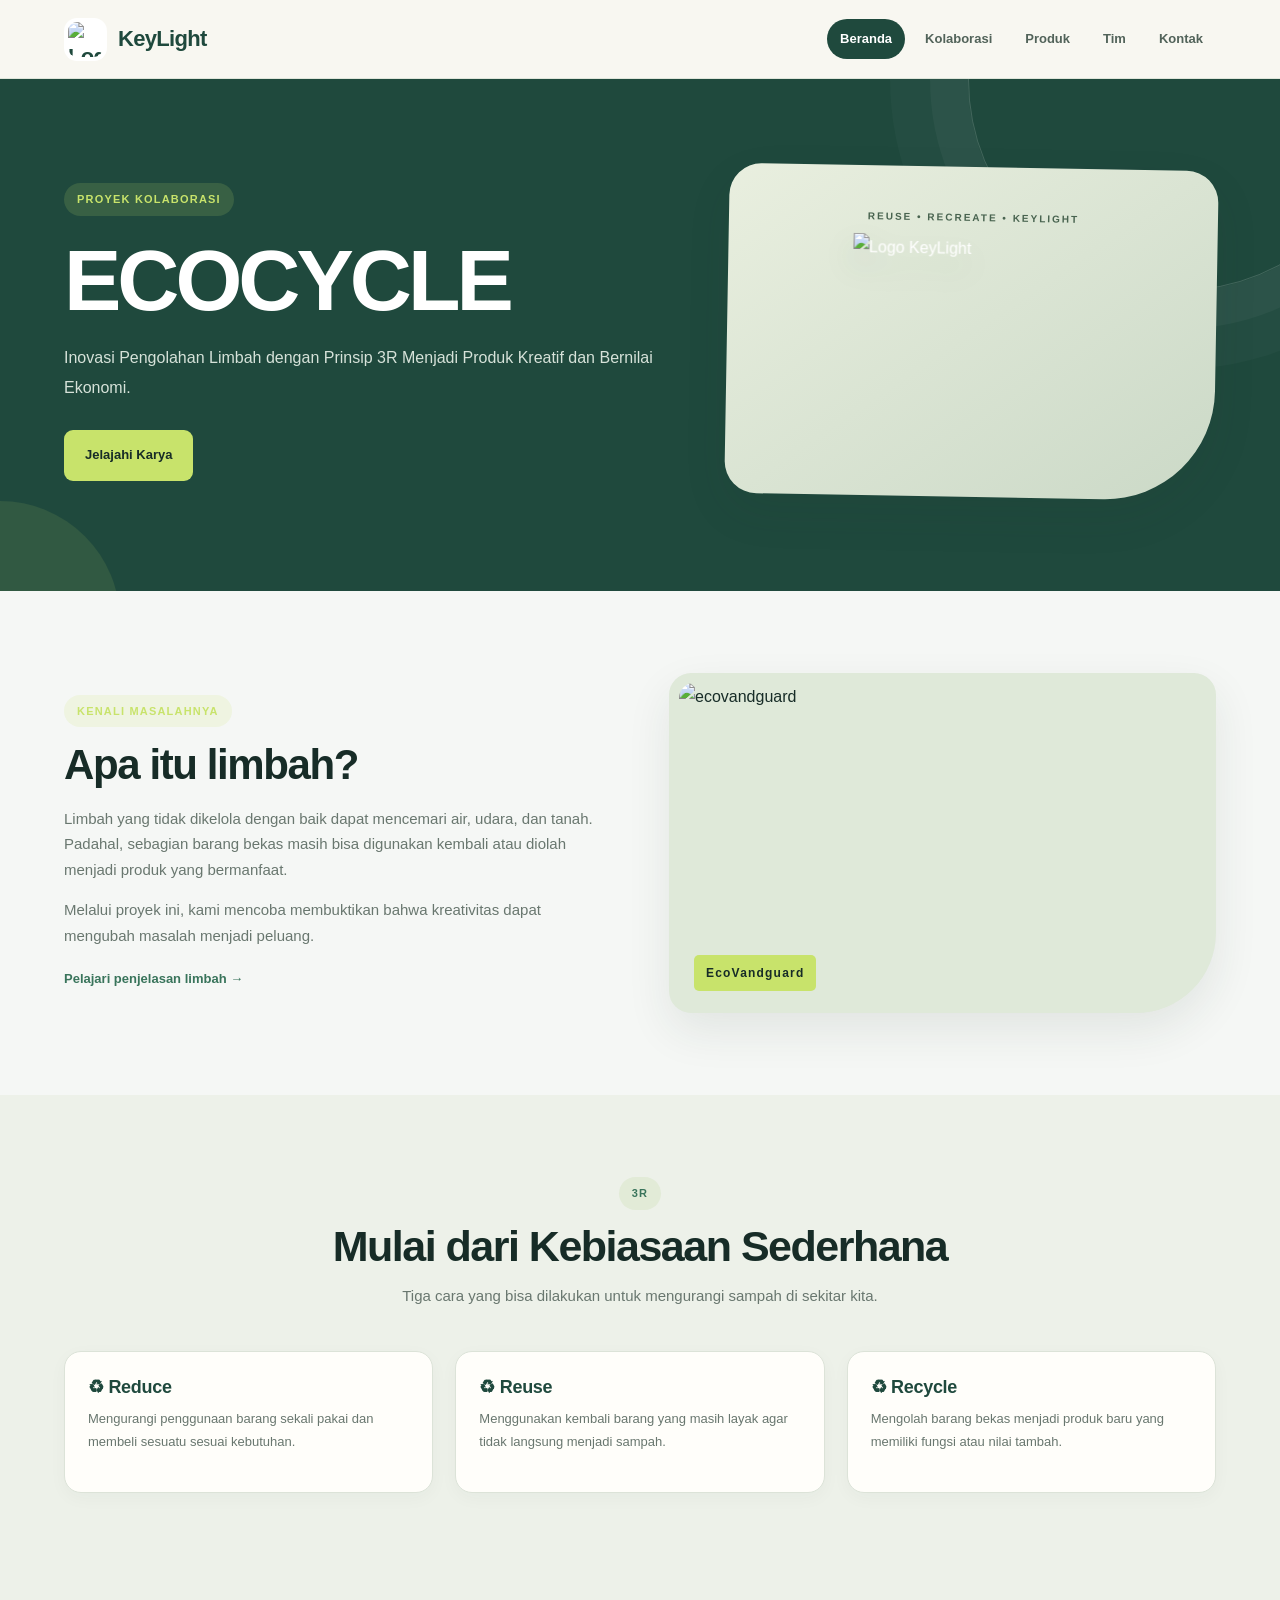
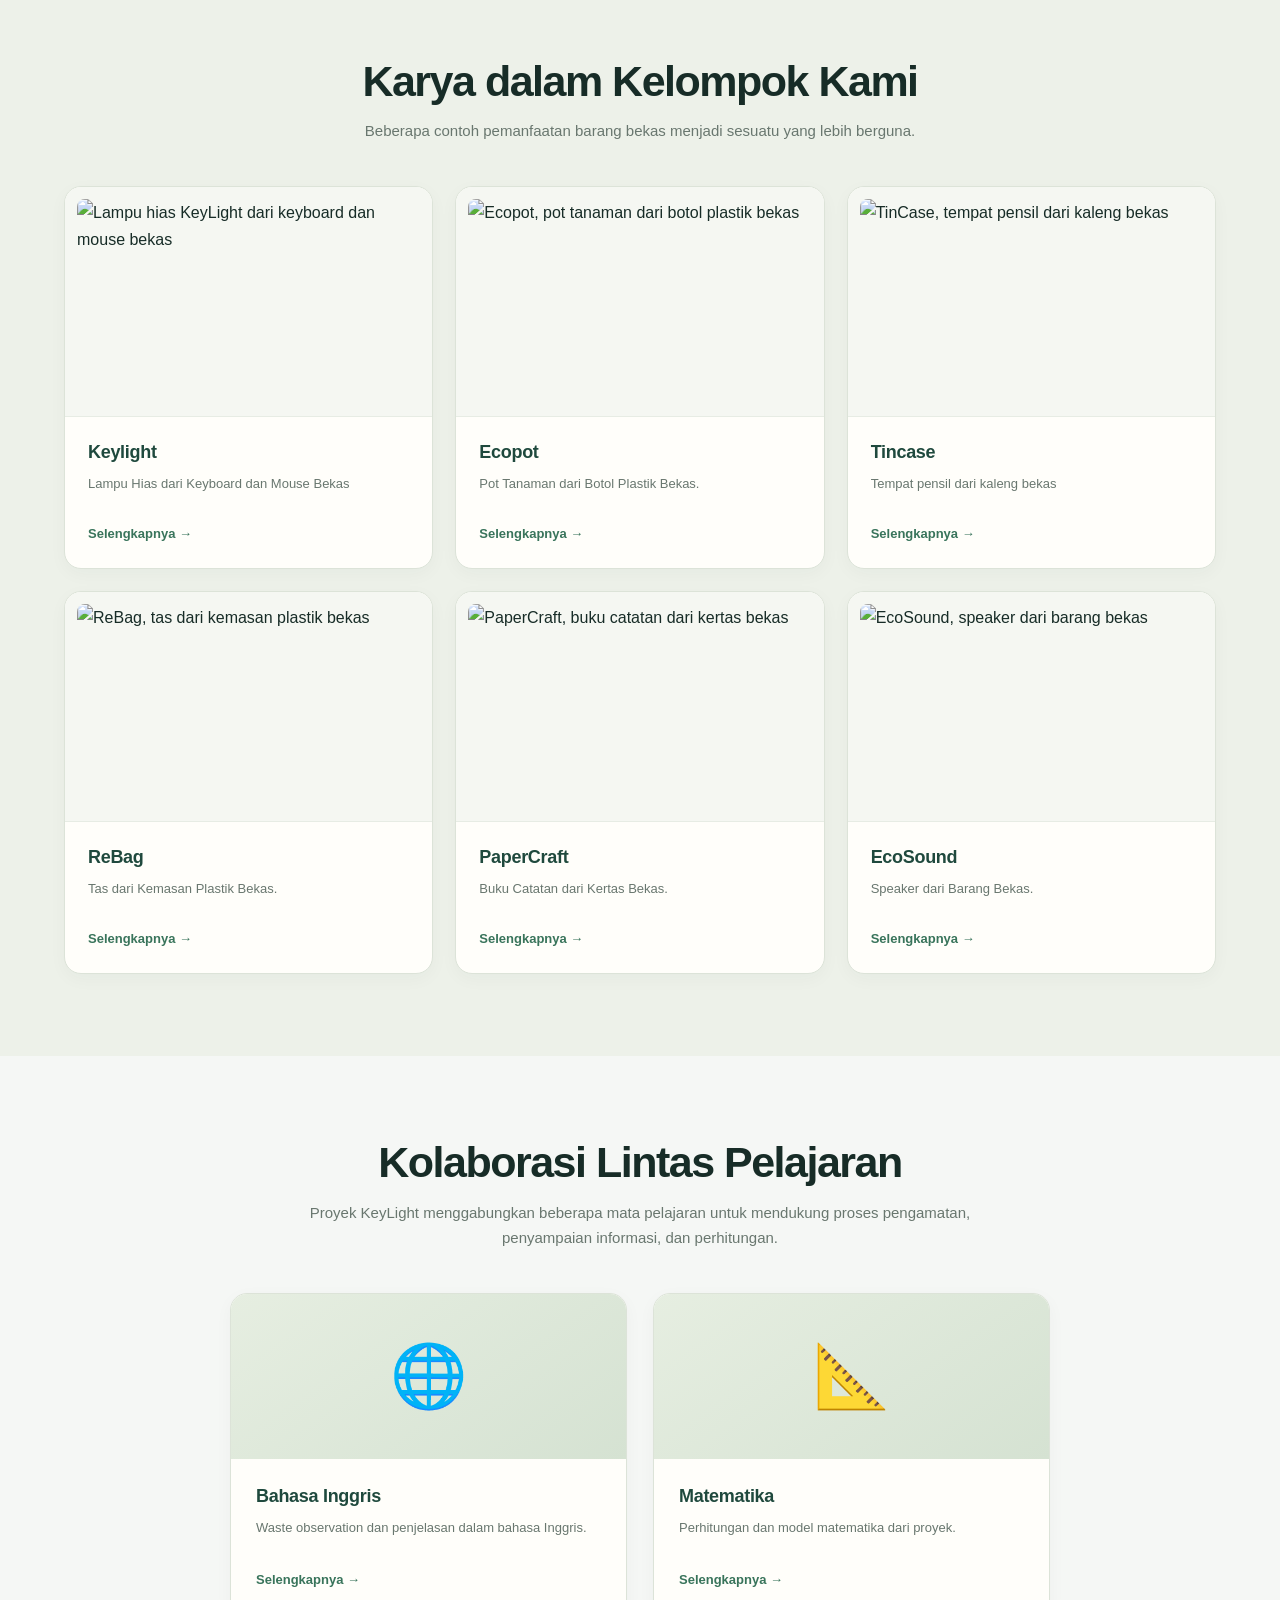
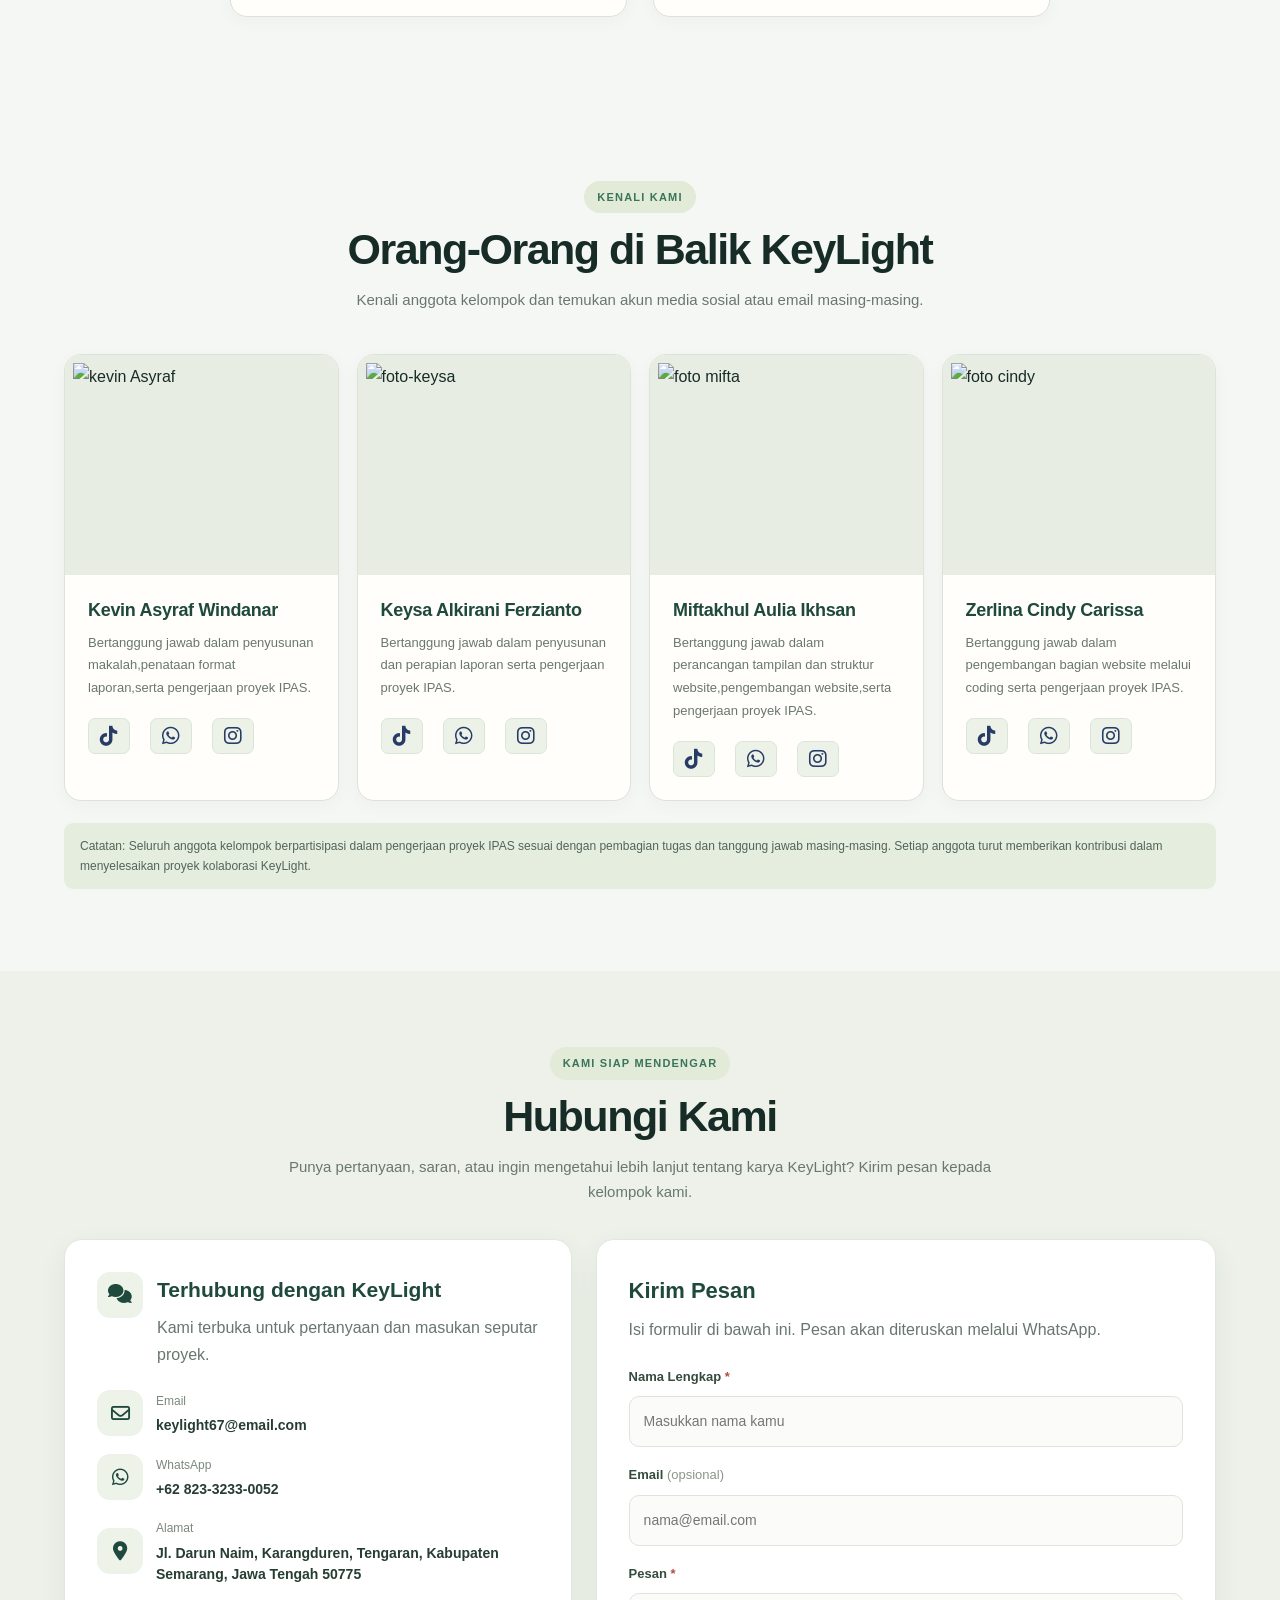
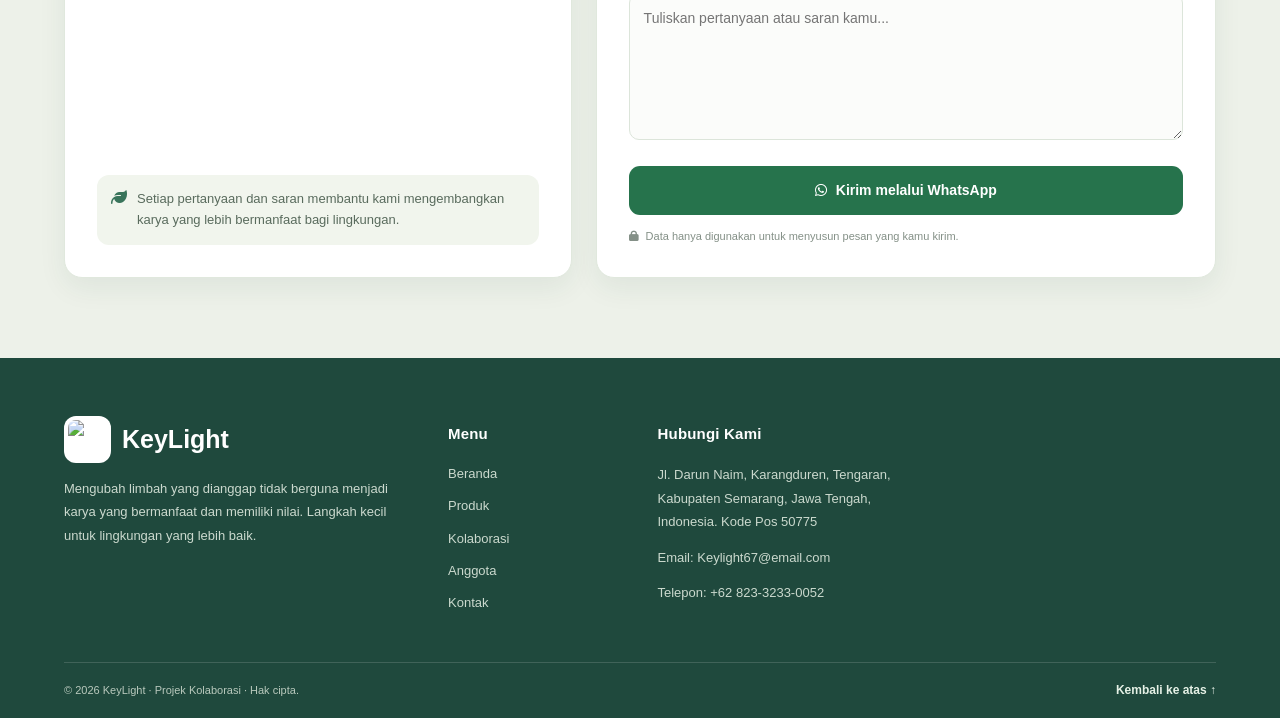
==== index.html @ f38d3513 "Add files via upload" ====
<!DOCTYPE html>
<html lang="id">

<head>
  <meta charset="UTF-8">
  <meta name="viewport" content="width=device-width, initial-scale=1.0">
  <meta name="theme-color" content="#1f493d">
  <title>KeyLight</title>
  <link rel="stylesheet" href="https://cdnjs.cloudflare.com/ajax/libs/font-awesome/6.7.2/css/all.min.css">
  <link rel="stylesheet" href="style.css">
</head>

<body id="top">
  <header class="site-header">
    <div class="container nav-wrap">
      <a class="brand" href="index.html">
        <img src="assets/1761713173324.png" alt="Logo KeLight">KeyLight</a>
      <nav class="nav">
        <a class="active" href="index.html">Beranda</a>
        <a class="" href="index.html#kolaborasi">Kolaborasi</a>
        <a class="" href="index.html#produk">Produk</a>
        <a class="" href="index.html#tim">Tim</a>
        <a class="" href="index.html#kontak">Kontak</a>
      </nav>
    </div>
  </header>
  <main>
    <section class="hero" id="beranda">
      <div class="container hero-grid">
        <div><span class="eyebrow">PROYEK KOLABORASI</span>
          <h1>ECOCYCLE</h1>
          <p>Inovasi Pengolahan Limbah dengan Prinsip 3R Menjadi Produk Kreatif dan Bernilai Ekonomi.</p>
          <a class="btn" href="#produk">Jelajahi Karya</a>
        </div>
        <div class="hero-art"><img src="assets/1761713173324.png" alt="Logo KeyLight"></div>
      </div>
    </section>
    <section class="section">
      <div class="container two-col">
        <div><span class="pill">KENALI MASALAHNYA</span>
          <h2>Apa itu limbah?</h2>
          <p>Limbah yang tidak dikelola dengan baik dapat mencemari air, udara, dan tanah. Padahal, sebagian barang
            bekas masih bisa digunakan kembali atau diolah menjadi produk yang bermanfaat.</p>
          <p>Melalui proyek ini, kami mencoba membuktikan bahwa kreativitas dapat mengubah masalah menjadi peluang.</p>
          <a class="text-link" href="Pengertian-limbah.html">Pelajari penjelasan limbah →</a>
        </div>
        <div class="photo-box"><img src="assets/EcoVandguard.jpeg" alt="ecovandguard"></div>
      </div>
    </section>
    <section class="section alt">
      <div class="container">
        <div class="section-title"><span class="pill">3R</span>
          <h2>Mulai dari Kebiasaan Sederhana</h2>
          <p>Tiga cara yang bisa dilakukan untuk mengurangi sampah di sekitar kita.</p>
        </div>
        <div class="cards">
          <article class="card">
            <div class="card-body">
              <h3>♻ Reduce</h3>
              <p>Mengurangi penggunaan barang sekali pakai dan membeli sesuatu sesuai kebutuhan.</p>
            </div>
          </article>
          <article class="card">
            <div class="card-body">
              <h3>♻ Reuse</h3>
              <p>Menggunakan kembali barang yang masih layak agar tidak langsung menjadi sampah.</p>
            </div>
          </article>
          <article class="card">
            <div class="card-body">
              <h3>♻ Recycle</h3>
              <p>Mengolah barang bekas menjadi produk baru yang memiliki fungsi atau nilai tambah.</p>
            </div>
          </article>
        </div>
      </div>
    </section>
    <section class="section alt" id="produk">
      <div class="container">
        <div class="section-title">
          <h2>Karya dalam Kelompok Kami</h2>
          <p>Beberapa contoh pemanfaatan barang bekas menjadi sesuatu yang lebih berguna.</p>
        </div>
        <div class="cards">
          <article class="card">
            <div class="card-img"><img src="assets/keyLight.jpeg" alt="Lampu hias KeyLight dari keyboard dan mouse bekas"></div>
            <div class="card-body">
              <h3>Keylight</h3>
              <p> Lampu Hias dari Keyboard dan Mouse Bekas</p><a class="text-link" href="Keylight.html">Selengkapnya
                →</a>
            </div>
          </article>
          <article class="card">
            <div class="card-img"><img src="assets/pot botol.jpeg" alt="Ecopot, pot tanaman dari botol plastik bekas"></div>
            <div class="card-body">
              <h3>Ecopot</h3>
              <p>Pot Tanaman dari Botol Plastik Bekas.</p><a class="text-link" href="ecopot.html">Selengkapnya →</a>
            </div>
          </article>
          <article class="card">
            <div class="card-img"><img src="assets/kaleng .jpeg" alt="TinCase, tempat pensil dari kaleng bekas"></div>
            <div class="card-body">
              <h3>Tincase</h3>
              <p>Tempat pensil dari kaleng bekas</p><a class="text-link" href="tincase.html">Selengkapnya →</a>
            </div>
          </article>
          <article class="card">
            <div class="card-img"><img src="assets/tas.jpeg" alt="ReBag, tas dari kemasan plastik bekas"></div>
            <div class="card-body">
              <h3>ReBag</h3>
              <p>Tas dari Kemasan Plastik Bekas.</p><a class="text-link" href="rebag.html">Selengkapnya →</a>
            </div>
          </article>
          <article class="card">
            <div class="card-img"><img src="assets/buku.jpeg" alt="PaperCraft, buku catatan dari kertas bekas"></div>
            <div class="card-body">
              <h3>PaperCraft</h3>
              <p>Buku Catatan dari Kertas Bekas.</p><a class="text-link" href="papercraf.html">Selengkapnya →</a>
            </div>
          </article>
          <article class="card">
            <div class="card-img"><img src="assets/soud.jpeg" alt="EcoSound, speaker dari barang bekas"></div>
            <div class="card-body">
              <h3>EcoSound </h3>
              <p>Speaker dari Barang Bekas.</p><a class="text-link" href="ecosound.html">Selengkapnya →</a>
            </div>
          </article>
        </div>
      </div>
    </section>
    <section class="section" id="kolaborasi">
      <div class="container">
        <div class="section-title">
          <h2>Kolaborasi Lintas Pelajaran</h2>
          <p>Proyek KeyLight menggabungkan beberapa mata pelajaran untuk mendukung proses pengamatan, penyampaian
            informasi, dan perhitungan.</p>
        </div>
        <div class="cards collab-grid">
          <article class="card">
            <div class="card-img"><span class="symbol">🌐</span></div>
            <div class="card-body">
              <h3>Bahasa Inggris</h3>
              <p>Waste observation dan penjelasan dalam bahasa Inggris.</p><a class="text-link"
                href="Inggris.html">Selengkapnya →</a>
            </div>
          </article>
          <article class="card">
            <div class="card-img"><span class="symbol">📐</span></div>
            <div class="card-body">
              <h3>Matematika</h3>
              <p>Perhitungan dan model matematika dari proyek.</p><a class="text-link"
                href="materi-mtk.html">Selengkapnya →</a>
            </div>
          </article>
        </div>
      </div>
    </section>


    <section class="section team-section" id="tim">
      <div class="container">
        <div class="section-title"><span class="pill">KENALI KAMI</span>
          <h2>Orang-Orang di Balik KeyLight</h2>
          <p>Kenali anggota kelompok dan temukan akun media sosial atau email masing-masing.</p>
        </div>
        <div class="cards team-grid">
          <article class="card team-card">
            <div class="team-photo"><img src="assets/foto.kevin.jpg.jpeg" alt="kevin Asyraf"></div>
            <div class="card-body">
              <h3>Kevin Asyraf Windanar</h3>
              <p>Bertanggung jawab dalam penyusunan makalah,penataan format laporan,serta pengerjaan proyek IPAS.</p>
              <div class="social-links">
                <a href="https://tiktok.com/@kevinasyraf10" target="_blank">
                  <i class="fa-brands fa-tiktok"></i>
                </a>

                <a href="https://wa.me/6281525945409" target="_blank">
                  <i class="fa-brands fa-whatsapp"></i>
                </a>

                <a href="https://instagram.com/kevinnasyraf" target="_blank">
                  <i class="fa-brands fa-instagram"></i>
                </a>
              </div>
            </div>
          </article>
          <article class="card team-card">
            <div class="team-photo"><img src="assets/foto-keysa.jpeg" alt="foto-keysa"></div>
            <div class="card-body">
              <h3>Keysa Alkirani Ferzianto</h3>
              <p>Bertanggung jawab dalam penyusunan dan perapian laporan serta pengerjaan proyek IPAS.</p>
              <div class="social-links">
                <a href="https://tiktok.com/@yeagerrinnn" target="_blank">
                  <i class="fa-brands fa-tiktok"></i>
                </a>

                <a href="https://wa.me/6288980380995" target="_blank">
                  <i class="fa-brands fa-whatsapp"></i>
                </a>

                <a href="https://instagram.com/ferziexy" target="_blank">
                  <i class="fa-brands fa-instagram"></i>
                </a>
              </div>
            </div>
          </article>
          <article class="card team-card">
            <div class="team-photo"><img src="assets/foto-mifta-jpg.jpeg" alt="foto mifta"></div>
            <div class="card-body">
              <h3>Miftakhul Aulia Ikhsan</h3>
              <p>Bertanggung jawab dalam perancangan tampilan dan struktur website,pengembangan website,serta pengerjaan
                proyek IPAS.</p>
              <div class="social-links">
                <a href="https://tiktok.com/@liang_xin" target="_blank">
                  <i class="fa-brands fa-tiktok"></i>
                </a>

                <a href="https://wa.me/6282332330052" target="_blank">
                  <i class="fa-brands fa-whatsapp"></i>
                </a>

                <a href="https://instagram.com/mtahzzz" target="_blank">
                  <i class="fa-brands fa-instagram"></i>
                </a>
              </div>
            </div>
          </article>
          <article class="card team-card">
            <div class="team-photo"><img src="assets/foto.cindy.jpeg" alt="foto cindy"></div>
            <div class="card-body">
              <h3>Zerlina Cindy Carissa</h3>
              <p>Bertanggung jawab dalam pengembangan bagian website melalui coding serta pengerjaan proyek IPAS.</p>
              <div class="social-links">
                <a href="https://tiktok.com/@cndyyy" target="_blank">
                  <i class="fa-brands fa-tiktok"></i>
                </a>

                <a href="https://wa.me/6283848223524" target="_blank">
                  <i class="fa-brands fa-whatsapp"></i>
                </a>

                <a href="https://instagram.com/zrlncndy" target="_blank">
                  <i class="fa-brands fa-instagram"></i>
                </a>
              </div>
            </div>
          </article>
        </div>
        <p class="social-note">Catatan: Seluruh anggota kelompok berpartisipasi dalam pengerjaan proyek IPAS sesuai
          dengan pembagian tugas dan tanggung jawab masing-masing. Setiap anggota turut memberikan kontribusi dalam
          menyelesaikan proyek kolaborasi KeyLight.</p>
      </div>
    </section>
    <section class="section alt contact-section" id="kontak">
      <div class="container">
        <div class="section-title">
          <span class="pill">KAMI SIAP MENDENGAR</span>
          <h2>Hubungi Kami</h2>
          <p>Punya pertanyaan, saran, atau ingin mengetahui lebih lanjut tentang karya KeyLight? Kirim pesan kepada kelompok kami.</p>
        </div>

        <div class="contact-layout">
          <div class="contact-info-card">
            <div class="contact-info-heading">
              <span class="contact-icon"><i class="fa-solid fa-comments"></i></span>
              <div>
                <h3>Terhubung dengan KeyLight</h3>
                <p>Kami terbuka untuk pertanyaan dan masukan seputar proyek.</p>
              </div>
            </div>
            <a class="contact-info-item" href="mailto:keylight67@email.com">
              <span class="contact-info-icon"><i class="fa-regular fa-envelope"></i></span>
              <span><small>Email</small><strong>keylight67@email.com</strong></span>
            </a>
            <a class="contact-info-item" href="https://wa.me/6282332330052" target="_blank" rel="noopener noreferrer">
              <span class="contact-info-icon"><i class="fa-brands fa-whatsapp"></i></span>
              <span><small>WhatsApp</small><strong>+62 823-3233-0052</strong></span>
            </a>
            <div class="contact-info-item contact-address">
              <span class="contact-info-icon"><i class="fa-solid fa-location-dot"></i></span>
              <span><small>Alamat</small><strong>Jl. Darun Naim, Karangduren, Tengaran, Kabupaten Semarang, Jawa Tengah 50775</strong></span>
            </div>
            <div class="contact-note">
              <i class="fa-solid fa-leaf"></i>
              <p>Setiap pertanyaan dan saran membantu kami mengembangkan karya yang lebih bermanfaat bagi lingkungan.</p>
            </div>
          </div>

          <div class="contact-form">
            <h3>Kirim Pesan</h3>
            <p class="form-desc">Isi formulir di bawah ini. Pesan akan diteruskan melalui WhatsApp.</p>
            <form id="contactForm">
              <div class="form-group">
                <label for="nama">Nama Lengkap <span aria-hidden="true">*</span></label>
                <input type="text" id="nama" name="nama" placeholder="Masukkan nama kamu" autocomplete="name" required>
              </div>
              <div class="form-group">
                <label for="email">Email <span class="optional-label">(opsional)</span></label>
                <input type="email" id="email" name="email" placeholder="nama@email.com" autocomplete="email">
              </div>
              <div class="form-group">
                <label for="pesan">Pesan <span aria-hidden="true">*</span></label>
                <textarea id="pesan" name="pesan" rows="5" placeholder="Tuliskan pertanyaan atau saran kamu..." required></textarea>
              </div>
              <button type="submit" class="btn-kirim"><i class="fa-brands fa-whatsapp"></i> Kirim melalui WhatsApp</button>
              <p class="form-help"><i class="fa-solid fa-lock"></i> Data hanya digunakan untuk menyusun pesan yang kamu kirim.</p>
            </form>
          </div>
        </div>
      </div>
    </section>
  </main>


  <!-- FOOTER -->
  <footer class="site-footer">

    <div class="container footer-main">

      <div class="footer-brand">

        <a class="footer-logo" href="index.html">
          <img src="assets/1761713173324.png" alt="Logo KeyLight">
          <span>KeyLight</span>
        </a>

        <p>
          Mengubah limbah yang dianggap tidak berguna
          menjadi karya yang bermanfaat dan memiliki nilai.
          Langkah kecil untuk lingkungan yang lebih baik.
        </p>


      </div>


      <div class="footer-column">
        <h3>Menu</h3>
        <a href="index.html">Beranda</a>
        <a href="index.html#produk">Produk</a>
        <a href="index.html#kolaborasi">Kolaborasi</a>
        <a href="index.html#tim">Anggota</a>
        <a href="index.html#kontak">Kontak</a>
      </div>

      <div class="footer-column footer-contact">
        <h3>Hubungi Kami</h3>

        <p>
          Jl. Darun Naim, Karangduren, Tengaran,
          Kabupaten Semarang, Jawa Tengah, Indonesia.
          Kode Pos 50775
        </p>

        <p>Email: Keylight67@email.com</p>
        <p>Telepon: +62 823-3233-0052</p>
      </div>

    </div>


    <div class="container footer-bottom">

      <p>
        © 2026 KeyLight · Projek Kolaborasi · Hak cipta.
      </p>

      <a href="#top" class="back-top">
        Kembali ke atas ↑
      </a>

    </div>

  </footer>


  <script>
    const contactForm = document.getElementById("contactForm");
    if (contactForm) {
      contactForm.addEventListener("submit", function (event) {
        event.preventDefault();
        if (!contactForm.reportValidity()) return;

        const nama = document.getElementById("nama").value.trim();
        const email = document.getElementById("email").value.trim();
        const pesan = document.getElementById("pesan").value.trim();
        const nomorTujuan = "6282332330052";
        const isiPesan = [
          "Halo KeyLight, saya ingin menghubungi kalian.",
          "",
          "Nama: " + nama,
          email ? "Email: " + email : "",
          "Pesan: " + pesan
        ].filter(Boolean).join("\n");

        const urlWhatsApp = "https://wa.me/" + nomorTujuan + "?text=" + encodeURIComponent(isiPesan);
        window.open(urlWhatsApp, "_blank", "noopener,noreferrer");
      });
    }
  </script>
</body>

</html>
---- style.css ----
/* ReLight — visual redesign | HTML + CSS murni */
:root {
  --ink: #172c27;
  --forest: #1f493d;
  --green: #39745b;
  --lime: #c8e36b;
  --sage: #e8eee5;
  --paper: #f8f7f1;
  --white: #fffefa;
  --muted: #69776f;
  --line: #dce3d8;
  --shadow: 0 18px 45px rgba(28, 55, 43, .09)
}

* {
  box-sizing: border-box
}

html {
  scroll-behavior: smooth;
  scroll-padding-top: 90px
}

body {
  margin: 0;
  background: var(--paper);
  color: var(--ink);
  font-family: Arial, Helvetica, sans-serif;
  line-height: 1.7
}

a {
  color: inherit;
  text-decoration: none
}

img {
  display: block;
  max-width: 100%
}

.container {
  width: min(1160px, 90%);
  margin-inline: auto
}

.site-header {
  position: sticky;
  top: 0;
  z-index: 20;
  background: rgba(248, 247, 241, .94);
  backdrop-filter: blur(12px);
  border-bottom: 1px solid rgba(220, 227, 216, .9)
}

.nav-wrap {
  min-height: 78px;
  display: flex;
  align-items: center;
  justify-content: space-between;
  gap: 24px
}

.brand {
  display: inline-flex;
  align-items: center;
  gap: 11px;
  font-size: 22px;
  font-weight: 900;
  letter-spacing: -.7px;
  color: var(--forest)
}

.brand img {
  width: 43px;
  height: 43px;
  object-fit: contain;
  background: #fff;
  border-radius: 13px;
  padding: 4px
}

.nav {
  display: flex;
  align-items: center;
  gap: 7px;
  flex-wrap: wrap
}

.nav a {
  font-size: 13px;
  font-weight: 700;
  color: #52635a;
  padding: 9px 13px;
  border-radius: 999px;
  transition: .2s
}

.nav a:hover,
.nav a.active {
  background: var(--forest);
  color: white
}

.hero {
  position: relative;
  overflow: hidden;
  padding: 88px 0 94px;
  background: var(--forest);
  color: white
}

.hero:before,
.hero:after {
  content: "";
  position: absolute;
  border-radius: 50%;
  pointer-events: none
}

.hero:before {
  width: 420px;
  height: 420px;
  right: -110px;
  top: -210px;
  border: 1px solid rgba(255, 255, 255, .16);
  box-shadow: 0 0 0 38px rgba(255, 255, 255, .035), 0 0 0 78px rgba(255, 255, 255, .025)
}

.hero:after {
  width: 240px;
  height: 240px;
  left: -120px;
  bottom: -150px;
  background: rgba(200, 227, 107, .10)
}

.hero-grid {
  position: relative;
  z-index: 1;
  display: grid;
  grid-template-columns: 1.1fr .9fr;
  gap: 65px;
  align-items: center
}

.eyebrow,
.pill {
  display: inline-flex;
  align-items: center;
  gap: 8px;
  padding: 7px 13px;
  border-radius: 999px;
  background: rgba(200, 227, 107, .15);
  color: var(--lime);
  font-size: 11px;
  font-weight: 800;
  letter-spacing: 1.2px;
  text-transform: uppercase
}

.hero h1 {
  font-size: clamp(48px, 7vw, 86px);
  line-height: .99;
  letter-spacing: -4px;
  margin: 22px 0 20px;
  color: #fff
}

.hero p {
  max-width: 590px;
  color: #d6e2d9;
  font-size: 16px;
  line-height: 1.85;
  margin: 0 0 28px
}

.btn {
  display: inline-flex;
  align-items: center;
  gap: 12px;
  background: var(--lime);
  color: var(--ink);
  font-size: 13px;
  font-weight: 900;
  padding: 14px 21px;
  border-radius: 9px;
  transition: .2s
}

.btn:hover {
  transform: translateY(-3px);
  box-shadow: 0 20px 24px rgba(0, 0, 0, .16)
}

.hero-art {
  min-height: 330px;
  display: grid;
  place-items: center;
  position: relative;
  background: linear-gradient(145deg, #e9efdf, #cbd9c7);
  border-radius: 32px 32px 110px 32px;
  padding: 38px;
  box-shadow: var(--shadow);
  transform: rotate(1deg)
}

.hero-art:before {
  content: "REUSE • RECREATE • KEYLIGHT";
  bottom: 20px;
  left: 25px;
  font-size: 10px;
  font-weight: 900;
  letter-spacing: 2px;
  color: #48634f
}

.hero-art img {
  width: min(240px, 75%);
  height: 220px;
  object-fit: contain;
  filter: drop-shadow(0 15px 15px rgba(28, 55, 43, .12))
}

.section {
  padding: 82px 0
}

.section.alt {
  background: #edf1e9
}

.section.dark {
  background: var(--forest);
  color: #fff
}

.section-title {
  max-width: 700px;
  text-align: center;
  margin: 0 auto 42px
}

.section-title .pill {
  background: #e2ebd7;
  color: var(--green);
  margin-bottom: 12px
}

.section-title h2 {
  font-size: clamp(29px, 4vw, 43px);
  line-height: 1.13;
  letter-spacing: -1.5px;
  color: var(--ink);
  margin: 0 0 13px
}

.section-title p {
  color: var(--muted);
  font-size: 15px;
  margin: 0
}

.section.dark .section-title h2 {
  color: white
}

.section.dark .section-title p {
  color: #d4e0d8
}

.two-col {
  display: grid;
  grid-template-columns: 1fr 1fr;
  gap: 58px;
  align-items: center
}

.two-col h2 {
  font-size: clamp(29px, 4vw, 42px) !important;
  line-height: 1.13 !important;
  letter-spacing: -1.4px;
  margin: 14px 0 17px;
  color: var(--ink) !important
}

.two-col p {
  color: var(--muted);
  font-size: 15px
}

.photo-box {
  position: relative;
  overflow: hidden;
  border-radius: 22px 22px 80px 22px;
  background: #dfe9d9;
  min-height: 320px;
  box-shadow: var(--shadow);
  padding: 10px
}

.photo-box:after {
  content: "EcoVandguard";
  position: absolute;
  bottom: 22px;
  left: 25px;
  background: var(--lime);
  color: var(--ink);
  font-size: 12px;
  font-weight: 900;
  letter-spacing: 1.2px;
  padding: 8px 12px;
  border-radius: 5px
}

.photo-box img {
  width: 100%;
  height: 320px;
  object-fit: cover;
  border-radius: 15px 15px 70px 15px
}

.text-link {
  display: inline-flex;
  align-items: center;
  gap: 8px;
  color: var(--green);
  font-weight: 900;
  font-size: 13px;
  margin-top: 5px
}

.text-link:hover {
  color: #172c27;
  text-decoration: underline;
  text-underline-offset: 4px
}

.cards {
  display: grid;
  grid-template-columns: repeat(3, minmax(0, 1fr));
  gap: 22px
}

.card {
  min-width: 0;
  background: var(--white);
  border: 1px solid var(--line);
  border-radius: 17px;
  overflow: hidden;
  box-shadow: 0 5px 18px rgba(28, 55, 43, .035);
  transition: transform .25s, box-shadow .25s
}

.card:hover {
  transform: translateY(-7px);
  box-shadow: var(--shadow)
}

.card-img {
  height: 205px;
  background: linear-gradient(145deg, #e6eee1, #d5e2d2);
  display: grid;
  place-items: center;
  overflow: hidden
}

.card-img img {
  width: 100%;
  height: 100%;
  object-fit: cover;
  transition: transform .4s
}

.card:hover .card-img img {
  transform: scale(1.045)
}

.card-img .symbol {
  font-size: 62px;
  color: var(--green)
}

.card-body {
  padding: 23px
}

.card h3 {
  margin: 0 0 9px;
  color: var(--forest);
  font-size: 18px;
  line-height: 1.35;
  letter-spacing: -.3px
}

.card p {
  margin: 0 0 15px;
  color: var(--muted);
  font-size: 13px;
  line-height: 1.75
}

.team-section {
  background: #f0f0e8
}

.team-card {
  border-radius: 17px
}

.team-photo {
  height: 255px;
  background: #e2e9dc;
  overflow: hidden
}

.team-photo img {
  width: 100%;
  height: 100%;
  object-fit: cover;
  object-position: center 25%;
  transition: transform .4s
}

.team-card:hover .team-photo img {
  transform: scale(1.04)
}

.social-links {
  display: flex;
  flex-wrap: wrap;
  gap: 7px;
  margin-top: 16px
}

.social-links a {
  display: inline-flex;
  align-items: center;
  padding: 7px 11px;
  border-radius: 7px;
  background: #edf2e9;
  color: var(--forest);
  border: 1px solid #dce6d8;
  font-size: 11px;
  font-weight: 800;
  transition: .2s
}

.social-links a:hover {
  background: var(--forest);
  border-color: var(--forest);
  color: #fff
}

.social-note {
  margin: 22px 0 0;
  padding: 13px 16px;
  background: #e5eddf;
  border-radius: 9px;
  color: #52645a;
  font-size: 12px
}

.info-box {
  background: var(--forest);
  color: white;
  padding: 30px;
  border-radius: 18px 18px 55px 18px;
  box-shadow: var(--shadow)
}

.info-box h3 {
  font-size: 21px;
  margin: 0 0 17px
}

.info-box p {
  color: #e0e9e1;
  margin: 8px 0;
  font-size: 14px
}

.info-box .note {
  background: rgba(255, 255, 255, .1);
  border: 0;
  color: #e0e9e1
}

.page-hero {
  position: relative;
  overflow: hidden;
  background: var(--forest);
  color: white;
  padding: 64px 0 68px
}

.page-hero:after {
  content: "";
  position: absolute;
  width: 280px;
  height: 280px;
  border: 1px solid rgba(255, 255, 255, .15);
  border-radius: 50%;
  right: 8%;
  top: -155px;
  box-shadow: 0 0 0 30px rgba(255, 255, 255, .035), 0 0 0 60px rgba(255, 255, 255, .025)
}

.page-hero .container {
  position: relative;
  z-index: 1
}

.page-hero .pill {
  background: rgba(200, 227, 107, .16);
  color: var(--lime)
}

.page-hero h1 {
  font-size: clamp(35px, 5vw, 58px);
  line-height: 1.08;
  letter-spacing: -2px;
  color: white;
  margin: 15px 0 12px;
  max-width: 850px
}

.page-hero p {
  max-width: 720px;
  color: #d6e2d9;
  font-size: 15px;
  margin: 0
}

.article {
  max-width: 880px;
  margin: 0 auto;
  background: var(--white);
  padding: clamp(24px, 5vw, 55px);
  border: 1px solid var(--line);
  border-radius: 20px;
  box-shadow: 0 12px 36px rgba(28, 55, 43, .055)
}

.article h2 {
  font-size: 25px;
  line-height: 1.25;
  color: var(--forest);
  letter-spacing: -.7px;
  margin: 34px 0 10px;
  padding-left: 14px;
  border-left: 4px solid var(--lime)
}

.article h2:first-of-type {
  margin-top: 25px
}

.article h3 {
  color: var(--forest)
}

.article p,
.article li {
  color: #58685f;
  font-size: 15px;
  line-height: 1.85
}

.article ul,
.article ol {
  padding-left: 24px
}

.article li {
  padding-left: 5px;
  margin: 5px 0
}

.article li::marker {
  color: var(--green);
  font-weight: bold
}

.article-img {
  width: 100%;
  max-height: 430px;
  object-fit: cover;
  border-radius: 14px;
  margin: 0 0 28px
}

.price-grid {
  display: grid;
  grid-template-columns: repeat(3, 1fr);
  gap: 12px;
  margin: 22px 0
}

.price {
  background: #edf2e9;
  padding: 18px;
  border-radius: 12px;
  color: #5c6b61;
  font-size: 12px
}

.price strong {
  display: block;
  color: var(--forest);
  font-size: 23px;
  margin-top: 5px
}

.poster {
  width: 100%;
  height: auto;
  border: 1px solid var(--line);
  border-radius: 13px;
  margin: 17px 0 22px;
  box-shadow: 0 8px 22px rgba(28, 55, 43, .08)
}

.note {
  background: #edf2e9;
  border-left: 4px solid var(--green);
  padding: 15px 18px;
  border-radius: 7px;
  color: #536257
}

.back {
  display: inline-flex;
  margin-top: 28px;
  padding: 11px 16px;
  border-radius: 8px;
  background: var(--forest);
  color: white;
  font-weight: 800;
  font-size: 12px;
  transition: .2s
}

.back:hover {
  background: var(--green);
  transform: translateX(-3px)
}

.site-footer {
  background: #142f29;
  color: #eaf0e9;
  padding: 58px 0 18px
}

.footer-main {
  display: grid;
  grid-template-columns: 1.4fr .7fr 1fr 1.1fr;
  gap: 35px;
  align-items: start
}

.footer-brand,
.footer-column {
  min-width: 0
}

.footer-logo {
  display: inline-flex;
  align-items: center;
  gap: 11px;
  color: white;
  font-size: 25px;
  font-weight: 900;
  margin-bottom: 14px
}

.footer-logo img {
  width: 47px;
  height: 47px;
  object-fit: contain;
  background: #fff;
  border-radius: 12px;
  padding: 4px
}

.footer-brand p,
.footer-column p {
  color: #cbd9ce;
  font-size: 13px;
  line-height: 1.8;
  margin: 0 0 12px
}

.footer-column h3 {
  color: #fff;
  font-size: 15px;
  margin: 5px 0 17px;
  letter-spacing: .2px
}

.footer-column>a {
  display: block;
  color: #cbd9ce;
  font-size: 13px;
  margin: 10px 0;
  transition: color .2s
}

.footer-column>a:hover,
.back-top:hover {
  color: var(--lime)
}

.footer-member {
  display: flex;
  align-items: center;
  gap: 10px;
  color: #cbd9ce;
  font-size: 12px;
  margin: 11px 0
}

.member-photo-placeholder {
  width: 38px;
  height: 38px;
  flex: 0 0 38px;
  border: 1px dashed #9eb5a4;
  border-radius: 50%;
  display: grid;
  place-items: center;
  color: #d4e0d5;
  font-size: 9px;
  background: #ffffff0b
}

.footer-photo-placeholder {
  height: 112px;
  width: 100%;
  max-width: 260px;
  border: 1px dashed #9eb5a4;
  border-radius: 12px;
  background: #ffffff0b;
  display: grid;
  place-items: center;
  text-align: center;
  padding: 12px;
  margin-top: 18px;
  color: #cbd9ce;
  font-size: 12px
}

.footer-bottom {
  border-top: 1px solid #ffffff25;
  margin-top: 38px;
  padding-top: 17px;
  display: flex;
  justify-content: space-between;
  align-items: center;
  gap: 15px
}

.footer-bottom p {
  margin: 0;
  color: #b9c9bd;
  font-size: 11px
}

.back-top {
  color: #e5f1e6;
  font-size: 12px;
  font-weight: 800
}

@media(max-width:900px) {
  .footer-main {
    grid-template-columns: 1.2fr 1fr;
    gap: 28px
  }

  .hero-grid {
    gap: 35px
  }

  .cards {
    gap: 16px
  }
}

@media(max-width:700px) {
  .nav-wrap {
    padding: 13px 0;
    align-items: flex-start;
    flex-direction: column;
    gap: 9px
  }

  .nav {
    gap: 4px
  }

  .nav a {
    padding: 7px 10px;
    font-size: 12px
  }

  .hero {
    padding: 62px 0
  }

  .hero-grid,
  .two-col {
    grid-template-columns: 1fr;
    gap: 30px
  }

  .hero h1 {
    letter-spacing: -2.5px
  }

  .hero-art {
    min-height: 235px;
    border-radius: 24px 24px 75px 24px
  }

  .hero-art img {
    height: 160px
  }

  .section {
    padding: 60px 0
  }

  .cards {
    grid-template-columns: repeat(2, minmax(0, 1fr))
  }

  .photo-box,
  .photo-box img {
    min-height: 250px;
    height: 250px
  }

  .page-hero {
    padding: 48px 0
  }

  .article {
    padding: 25px 21px
  }

  .footer-main {
    grid-template-columns: 1fr 1fr
  }
}

@media(max-width:520px) {
  .container {
    width: 90%
  }

  .cards {
    grid-template-columns: 1fr
  }

  .card-img {
    height: 220px
  }

  .section-title {
    text-align: left;
    margin-bottom: 28px
  }

  .section-title h2 {
    font-size: 30px
  }

  .section-title p {
    font-size: 14px
  }

  .hero h1 {
    font-size: 49px
  }

  .hero p {
    font-size: 14px
  }

  .footer-main {
    grid-template-columns: 1fr;
    gap: 24px
  }

  .footer-photo-placeholder {
    max-width: none
  }

  .footer-bottom {
    align-items: flex-start;
    flex-direction: column
  }

  .price-grid {
    grid-template-columns: 1fr
  }

  .price {
    display: flex;
    justify-content: space-between;
    align-items: center;
    gap: 12px
  }

  .price strong {
    margin: 0;
    font-size: 20px
  }

  .article h2 {
    font-size: 22px
  }
}

@media(prefers-reduced-motion:reduce) {

  *,
  *::before,
  *::after {
    scroll-behavior: auto !important;
    transition: none !important
  }
}

/* Revisi tim: empat anggota dengan layout responsif */
.team-grid {
  grid-template-columns: repeat(4, minmax(0, 1fr));
  gap: 18px
}

.team-grid .team-photo {
  height: 220px
}

.photo-placeholder {
  display: flex;
  align-items: center;
  justify-content: center;
  padding: 18px;
  text-align: center;
  background: linear-gradient(135deg, #e6eddf, #d3dfcf);
  color: #526b55;
  font-size: 13px;
  font-weight: 700;
  border: 2px dashed #9aaf94
}

.photo-placeholder span {
  max-width: 150px
}

@media(max-width:1000px) {
  .team-grid {
    grid-template-columns: repeat(2, minmax(0, 1fr))
  }
}

@media(max-width:520px) {
  .team-grid {
    grid-template-columns: 1fr
  }

  .team-grid .team-photo {
    height: 260px
  }
}

/* Kolaborasi lintas pelajaran: dua kartu sejajar dan seimbang */
.collab-grid {
  width: min(820px, 100%);
  margin: 0 auto;
  grid-template-columns: repeat(2, minmax(0, 1fr));
  gap: 26px;
  align-items: stretch;
}

.collab-grid .card {
  display: flex;
  flex-direction: column;
  height: 100%;
}

.collab-grid .card-img {
  height: 165px;
  flex: 0 0 165px;
}

.collab-grid .card-body {
  display: flex;
  flex: 1;
  flex-direction: column;
  align-items: flex-start;
  padding: 25px;
}

.collab-grid .card-body .text-link {
  margin-top: auto;
  padding-top: 14px;
}

@media(max-width:600px) {
  .collab-grid {
    width: min(420px, 100%);
    grid-template-columns: 1fr;
    gap: 18px;
  }

  .collab-grid .card-img {
    height: 145px;
    flex-basis: 145px;
  }
}

/* FORMULIR KONTAK */
.contact-form {
    max-width: 650px;
    margin: 40px auto;
    padding: 35px;
    background: #ffffff;
    border-radius: 15px;
    box-shadow: 0 5px 20px rgba(0, 0, 0, 0.08);
}

.contact-form h2 {
    color: #263746;
    margin-bottom: 10px;
}

.form-desc {
    color: #777;
    margin-bottom: 25px;
    line-height: 1.6;
}

.form-group {
    margin-bottom: 20px;
}

.form-group label {
    display: block;
    margin-bottom: 8px;
    color: #34495e;
    font-weight: 600;
}

.form-group input,
.form-group textarea {
    width: 100%;
    padding: 13px 15px;
    border: 1px solid #d5dce2;
    border-radius: 8px;
    font-family: inherit;
    font-size: 14px;
    outline: none;
    box-sizing: border-box;
    transition: 0.3s;
}

.form-group input:focus,
.form-group textarea:focus {
    border-color: #3999bd;
    box-shadow: 0 0 5px rgba(57, 153, 189, 0.2);
}

.form-group textarea {
    resize: vertical;
}

.btn-kirim {
    width: 100%;
    padding: 14px;
    background: #287f9f;
    color: white;
    border: none;
    border-radius: 8px;
    font-size: 15px;
    font-weight: bold;
    cursor: pointer;
    transition: 0.3s;
}

.btn-kirim:hover {
    background: #1d637e;
}

/* Tampilan HP */
@media (max-width: 600px) {
    .contact-form {
        margin: 20px 15px;
        padding: 25px 20px;
    }
}

.member-photo{
  width: 85px;
  height: 85px;
  border-radius: 50%;
  overflow: hidden;
  border: 2px dashed white;
  flex-shrink: 0;

}

.member-photo img{
  width: 100%;
  height: 100%;
  object-fit: cover;
  object-position: center;
  display: block;
}

/* ===== RESTORE WARNA ASLI KEYLIGHT ===== */

.page-hero {
    background: linear-gradient(135deg, #1f493d, #16372f);
    color: #ffffff;
}

.section {
    background: #f5f7f5;
}

.pill {
    border-color: #8da99c;
}

.card-body h3,
.math-content h4 {
    color: #1f493d;
}

.member-label {
    color: #1f493d;
    background: #e8f0eb;
}

.equation {
    border-left-color: #1f493d;
}

.equation b {
    color: #1f493d;
}

.result {
    background: #edf4ef;
    border-color: #d5e5d9;
}

.result strong {
    color: #1f493d;
}

.back {
    color: #1f493d;
    background: #e5eee8;
}

.back:hover {
    background: #1f493d;
    color: #ffffff;
}

.site-footer {
    background: #1f493d;
}



.materi {
    margin-top: 18px;
}

.materi summary {
    list-style: none;
    text-align: center;
    padding: 13px;
    background: var(--forest);
    color: white;
    border-radius: 12px;
    cursor: pointer;
    font-weight: 600;
    transition: 0.3s;
}

.materi summary:hover {
    background: var(--green);
}

.materi summary::-webkit-details-marker {
    display: none;
}

.materi[open] summary {
    background: var(--green);
}

.math-content {
    margin-top: 15px;
    padding: 20px;
    background: var(--sage);
    border-radius: 12px;
    line-height: 1.7;
}

.math-content h4 {
    color: var(--forest);
    margin-bottom: 10px;
}

/* =========================================
   PENYEMPURNAAN HALAMAN MATEMATIKA KEYLIGHT
   HTML + CSS MURNI
========================================= */

/* LAYOUT KARTU ANGGOTA */
.math-page .cards {
    grid-template-columns: repeat(2, minmax(0, 1fr));
    gap: 28px;
    align-items: start;
}

.math-page .card {
    height: 100%;
    border-radius: 20px;
    background: var(--white);
    border: 1px solid var(--line);
    transition: transform .3s ease, box-shadow .3s ease;
}

.math-page .card:hover {
    transform: translateY(-5px);
    box-shadow: var(--shadow);
}

.math-page .card-body {
    padding: 25px;
}

/* LABEL ANGGOTA */
.math-page .member-label {
    display: inline-flex;
    align-items: center;
    padding: 6px 12px;
    margin-bottom: 13px;
    border-radius: 50px;
    background: #e8f0eb;
    color: var(--forest);
    font-size: 10px;
    font-weight: 800;
    letter-spacing: 1px;
}

.math-page .card h3 {
    font-size: 20px;
    margin-bottom: 12px;
}

/* POSTER */
.math-page .poster {
    width: 100%;
    height: 260px;
    object-fit: contain;
    object-position: center;
    background: #edf2e9;
    border: 1px solid var(--line);
    border-radius: 14px;
    padding: 8px;
    margin: 15px 0 18px;
    box-shadow: 0 6px 18px rgba(28, 55, 43, .06);
}

/* TOMBOL LIHAT MATERI */
.math-page .materi {
    margin-top: 12px;
    border-radius: 12px;
}

.math-page .materi summary {
    position: relative;
    display: flex;
    align-items: center;
    justify-content: center;
    gap: 12px;
    min-height: 48px;
    padding: 13px 18px;
    background: var(--forest);
    color: white;
    border: 1px solid transparent;
    border-radius: 10px;
    font-size: 13px;
    font-weight: 800;
    letter-spacing: .3px;
    cursor: pointer;
    transition: background .25s, border-radius .25s;
}

.math-page .materi summary::after {
    content: "+";
    position: absolute;
    right: 17px;
    font-size: 21px;
    font-weight: 400;
    line-height: 1;
    transition: transform .25s;
}

.math-page .materi summary:hover {
    background: var(--green);
}

.math-page .materi[open] summary {
    background: var(--green);
    border-radius: 10px 10px 0 0;
}

.math-page .materi[open] summary::after {
    content: "−";
}

/* ISI MATERI */
.math-page .math-content {
    margin-top: 0;
    padding: 23px;
    background: #f0f4ed;
    border: 1px solid #dce7dc;
    border-top: none;
    border-radius: 0 0 12px 12px;
    line-height: 1.8;
}

.math-page .math-content h4 {
    position: relative;
    color: var(--forest);
    font-size: 15px;
    font-weight: 800;
    margin: 22px 0 10px;
    padding-left: 11px;
    border-left: 3px solid var(--lime);
}

.math-page .math-content h4:first-child {
    margin-top: 0;
}

.math-page .math-content p {
    color: #58685f;
    font-size: 13px;
    line-height: 1.8;
    margin: 0 0 15px;
}

.math-page .math-content > strong {
    display: block;
    color: var(--forest);
    font-size: 13px;
    margin: 17px 0 9px;
}

/* KOTAK PERSAMAAN */
.math-page .equation {
    padding: 16px;
    margin: 10px 0 16px;
    background: #fffefa;
    border: 1px solid #dce5d9;
    border-left: 4px solid var(--green);
    border-radius: 9px;
    color: #43554a;
    font-family: "Courier New", monospace;
    font-size: 12px;
    line-height: 2;
    overflow-wrap: anywhere;
    box-shadow: 0 3px 10px rgba(28, 55, 43, .035);
}

.math-page .equation hr {
    border: none;
    border-top: 1px dashed #cbd8ca;
    margin: 9px 0;
}

.math-page .equation b {
    color: var(--forest);
    font-weight: 900;
}

/* KESIMPULAN */
.math-page .result {
    margin-top: 23px;
    padding: 19px;
    background: #e5eee5;
    border: 1px solid #d1e1d2;
    border-left: 4px solid var(--green);
    border-radius: 10px;
}

.math-page .result strong {
    display: block;
    color: var(--forest);
    font-size: 14px;
    margin-bottom: 7px;
}

.math-page .result p {
    color: #52645a;
    font-size: 13px;
    line-height: 1.8;
    margin: 0;
}

/* CATATAN POSTER */
.math-page .note {
    margin-top: 35px;
    padding: 17px 20px;
    background: #edf2e9;
    border-left: 4px solid var(--green);
    border-radius: 9px;
    color: #536257;
    font-size: 13px;
    line-height: 1.8;
}

/* TOMBOL KEMBALI */
.math-page .back {
    margin-top: 25px;
    padding: 12px 19px;
    border-radius: 9px;
    background: var(--forest);
    color: white;
    font-size: 13px;
    transition: .25s;
}

.math-page .back:hover {
    background: var(--green);
    transform: translateX(-4px);
}

/* FOOTER ANGGOTA */
.math-page .footer-members .member-photo,
.math-page .footer-members .footer-member {
    width: 100%;
    height: auto;
    min-height: 48px;
    display: flex;
    align-items: center;
    gap: 12px;
    margin: 10px 0;
    padding: 4px 0;
    border: none;
    border-radius: 0;
    overflow: visible;
    background: transparent;
    color: #cbd9ce;
    font-size: 12px;
    flex-shrink: 1;
}

.math-page .footer-members .member-photo img,
.math-page .footer-members .footer-member img {
    width: 40px;
    height: 40px;
    flex: 0 0 40px;
    object-fit: cover;
    border-radius: 50%;
    border: 2px solid #9eb5a4;
}

/* FOKUS KEYBOARD */
.math-page .materi summary:focus-visible,
.math-page .back:focus-visible {
    outline: 3px solid var(--lime);
    outline-offset: 4px;
}

/* RESPONSIVE TABLET */
@media (max-width: 900px) {
    .math-page .cards {
        gap: 18px;
    }

    .math-page .card-body {
        padding: 20px;
    }

    .math-page .poster {
        height: 230px;
    }

    .math-page .math-content {
        padding: 17px;
    }
}

/* RESPONSIVE HP */
@media (max-width: 600px) {
    .math-page .cards {
        grid-template-columns: 1fr;
        gap: 22px;
    }

    .math-page .card-body {
        padding: 20px;
    }

    .math-page .poster {
        height: auto;
        max-height: 380px;
        min-height: 180px;
    }

    .math-page .math-content {
        padding: 17px;
    }

    .math-page .equation {
        padding: 13px;
        font-size: 11px;
        line-height: 1.9;
    }

    .math-page .materi summary {
        min-height: 46px;
        font-size: 12px;
    }

    .math-page .result {
        padding: 15px;
    }

    .math-page .note {
        font-size: 12px;
    }
}

.social-links {
    display: flex;
    align-items: center;
    gap: 20px;
    margin-top: 18px;
}

.social-links {
    display: flex;
    align-items: center;
    gap: 20px;
    margin-top: 18px;
}

.social-links a {
    color: #263b65;
    font-size: 20px;
    text-decoration: none;
    transition: 0.3s ease;
}

.social-links a:hover {
    color: #6485c5;
    transform: translateY(-4px);
}
/* ===== PHOTO, PRODUCT DETAIL & WASTE EDUCATION POLISH ===== */
#produk .card-img {
  height: 225px;
  padding: 10px;
  background: linear-gradient(145deg, #edf2e9, #e1e9df);
}
#produk .card-img img {
  width: 100%;
  height: 100%;
  object-fit: contain;
  object-position: center;
  border-radius: 11px;
}
#produk .card:hover .card-img img { transform: scale(1.025); }

.article > .container {
  width: 100%;
  max-width: none;
  margin: 0;
  padding: 0;
}
.product-intro {
  display: grid;
  grid-template-columns: minmax(220px, .8fr) 1.2fr;
  align-items: center;
  gap: clamp(20px, 4vw, 38px);
  margin: 0 0 34px;
  padding: clamp(16px, 3vw, 25px);
  border: 1px solid #dce7dc;
  border-radius: 20px;
  background: linear-gradient(135deg, #edf3e9, #f9faf5);
}
.product-intro-image {
  display: grid;
  place-items: center;
  min-height: 230px;
  padding: 12px;
  border-radius: 15px;
  background: #e3ebdf;
}
.product-intro-image img {
  display: block;
  width: 100%;
  height: 270px;
  object-fit: contain;
  object-position: center;
  border-radius: 10px;
}
.product-intro-copy h2 {
  margin: 10px 0 8px;
  padding: 0;
  border: 0;
  color: var(--forest);
  font-size: clamp(28px, 4vw, 42px);
  letter-spacing: -1.2px;
  line-height: 1.1;
}
.product-intro-copy p {
  margin: 0;
  color: #617268;
  font-size: 15px;
}
.product-eyebrow {
  display: inline-block;
  color: #668448;
  font-size: 10px;
  font-weight: 900;
  letter-spacing: 1.5px;
}
.article .card {
  margin: 0 0 17px;
  padding: clamp(18px, 3vw, 25px);
  border-radius: 14px;
  background: #fff;
}
.article .card h2 { margin-top: 0; }
.article table {
  width: 100%;
  margin: 12px 0 24px;
  border-collapse: collapse;
  overflow: hidden;
  border: 1px solid #dce5d9;
  border-radius: 10px;
  font-size: 13px;
}
.article table th {
  padding: 12px;
  color: #fff;
  background: var(--forest);
  text-align: left;
}
.article table td { padding: 10px 12px; border-bottom: 1px solid #e7ece5; color: #52645a; }
.article table tr:last-child td { font-weight: 800; background: #f0f4ed; }

.waste-section { background: #f0f3ed; }
.waste-article { max-width: 980px; }
.waste-lead {
  margin: 0 0 26px;
  padding: clamp(22px, 4vw, 36px);
  border-radius: 18px;
  background: linear-gradient(135deg, #1f493d, #315f49);
  color: #fff;
}
.waste-lead h2 {
  margin: 12px 0 9px;
  padding: 0;
  border: 0;
  color: #fff;
  font-size: clamp(24px, 4vw, 34px);
}
.waste-lead p { margin: 0; color: #dce8dc; }
.waste-grid {
  display: grid;
  grid-template-columns: repeat(2, minmax(0, 1fr));
  gap: 18px;
}
.waste-grid > .card { height: 100%; margin: 0; }
.waste-grid > .card p { margin-bottom: 0; }
.waste-grid > .card:last-child { grid-column: 1 / -1; }

/* Posters keep their complete original artwork visible at every width. */
.math-page .cards { align-items: start; }
.math-page .card { height: auto; }
.math-page .card-body { min-width: 0; }
.math-page .poster {
  display: block;
  width: 100%;
  height: auto;
  max-height: none;
  min-height: 0;
  aspect-ratio: auto;
  object-fit: contain;
  object-position: center top;
  padding: 0;
  background: #f5f6f2;
  border: 1px solid #dce5d9;
  border-radius: 12px;
}

@media (max-width: 700px) {
  #produk .card-img { height: 210px; }
  .product-intro { grid-template-columns: 1fr; gap: 15px; }
  .product-intro-image { min-height: 190px; }
  .product-intro-image img { height: 230px; }
  .waste-grid { grid-template-columns: 1fr; }
  .waste-grid > .card:last-child { grid-column: auto; }
}

/* Member portraits: keep faces and the complete source photo visible. */
.team-photo {
  height: 300px;
  display: grid;
  place-items: center;
  padding: 8px;
  background: #e7ede3;
}
.team-photo img {
  width: 100%;
  height: 100%;
  object-fit: contain;
  object-position: center;
}
@media (max-width: 600px) {
  .team-photo { height: 280px; }
}


/* ===== KONTAK KEYLIGHT ===== */
.contact-section { padding-top: 76px; padding-bottom: 80px; }
.contact-section .section-title { max-width: 720px; margin: 0 auto 34px; text-align: center; }
.contact-layout {
  display: grid;
  grid-template-columns: minmax(0, .9fr) minmax(0, 1.1fr);
  gap: 24px;
  align-items: stretch;
}
.contact-info-card, .contact-form {
  min-width: 0;
  margin: 0;
  padding: clamp(22px, 3vw, 32px);
  border: 1px solid #e0e8dd;
  border-radius: 18px;
  background: #fff;
  box-shadow: 0 10px 28px rgba(31, 73, 61, .07);
}
.contact-info-card { display: flex; flex-direction: column; gap: 18px; }
.contact-info-heading { display: flex; align-items: flex-start; gap: 14px; margin-bottom: 4px; }
.contact-info-heading h3, .contact-form h3 { margin: 0 0 8px; color: #1f493d; font-size: 21px; }
.contact-info-heading p, .form-desc { margin: 0; color: #68766d; line-height: 1.65; }
.contact-icon, .contact-info-icon {
  width: 46px; height: 46px; flex: 0 0 46px; display: grid; place-items: center;
  border-radius: 13px; color: #1f493d; background: #edf3e9; font-size: 19px;
}
.contact-info-item { display: flex; align-items: center; gap: 13px; min-width: 0; color: inherit; text-decoration: none; }
.contact-info-item > span:last-child { min-width: 0; display: flex; flex-direction: column; gap: 4px; }
.contact-info-item small { color: #7b887e; font-size: 12px; }
.contact-info-item strong { color: #263d32; font-size: 14px; line-height: 1.5; overflow-wrap: anywhere; }
a.contact-info-item:hover strong { color: #39745b; }
.contact-note { display: flex; gap: 10px; margin-top: auto; padding: 14px; border-radius: 12px; background: #f1f5ed; color: #39745b; }
.contact-note p { margin: 0; color: #596b5d; font-size: 13px; line-height: 1.6; }
.contact-form h3 { font-size: 22px; }
.contact-form .form-desc { margin-bottom: 22px; }
.contact-form .form-group { margin-bottom: 17px; }
.contact-form .form-group label { color: #344b3e; font-size: 13px; }
.contact-form .form-group label span[aria-hidden="true"] { color: #b34d3d; }
.optional-label { color: #8b968d; font-weight: 400; }
.contact-form .form-group input, .contact-form .form-group textarea {
  min-height: 48px; padding: 13px 14px; border: 1px solid #dce5da; border-radius: 10px;
  background: #fbfcfa; color: #263d32; font: inherit; font-size: 14px; transition: border-color .2s, box-shadow .2s;
}
.contact-form .form-group textarea { min-height: 125px; resize: vertical; }
.contact-form .form-group input:focus, .contact-form .form-group textarea:focus {
  border-color: #39745b; outline: none; box-shadow: 0 0 0 3px rgba(57, 116, 91, .12); background: #fff;
}
.btn-kirim {
  display: inline-flex; width: 100%; min-height: 49px; align-items: center; justify-content: center; gap: 9px;
  padding: 13px 18px; border: 0; border-radius: 11px; background: #26734c; color: #fff;
  font: inherit; font-size: 14px; font-weight: 750; cursor: pointer; transition: background .2s, transform .2s;
}
.btn-kirim:hover { background: #1d5d3c; transform: translateY(-1px); }
.btn-kirim:focus-visible { outline: 3px solid rgba(57, 116, 91, .3); outline-offset: 3px; }
.form-help { display: flex; align-items: center; gap: 7px; margin: 13px 0 0; color: #849087; font-size: 11px; line-height: 1.5; }

/* Consistent product-photo frame: show the entire original image without cropping. */
#produk .cards { align-items: stretch; }
#produk .card { display: flex; flex-direction: column; height: 100%; }
#produk .card-img {
  height: 230px; min-height: 230px; padding: 12px; box-sizing: border-box;
  display: flex; align-items: center; justify-content: center; overflow: hidden;
  background: #f5f7f2; border-bottom: 1px solid #e7ece4;
}
#produk .card-img img {
  display: block; width: 100%; height: 100%; max-width: 100%; max-height: 100%;
  object-fit: contain; object-position: center; border-radius: 8px; transform: none;
}
#produk .card:hover .card-img img { transform: none; }
#produk .card-body { display: flex; flex: 1; flex-direction: column; align-items: flex-start; }
#produk .card-body .text-link { margin-top: auto; padding-top: 12px; }
@media (max-width: 760px) {
  .contact-layout { grid-template-columns: 1fr; }
  .contact-info-card, .contact-form { padding: 23px; }
}
@media (max-width: 600px) {
  #produk .card-img { height: 215px; min-height: 215px; }
  .contact-section { padding-top: 54px; padding-bottom: 58px; }
}
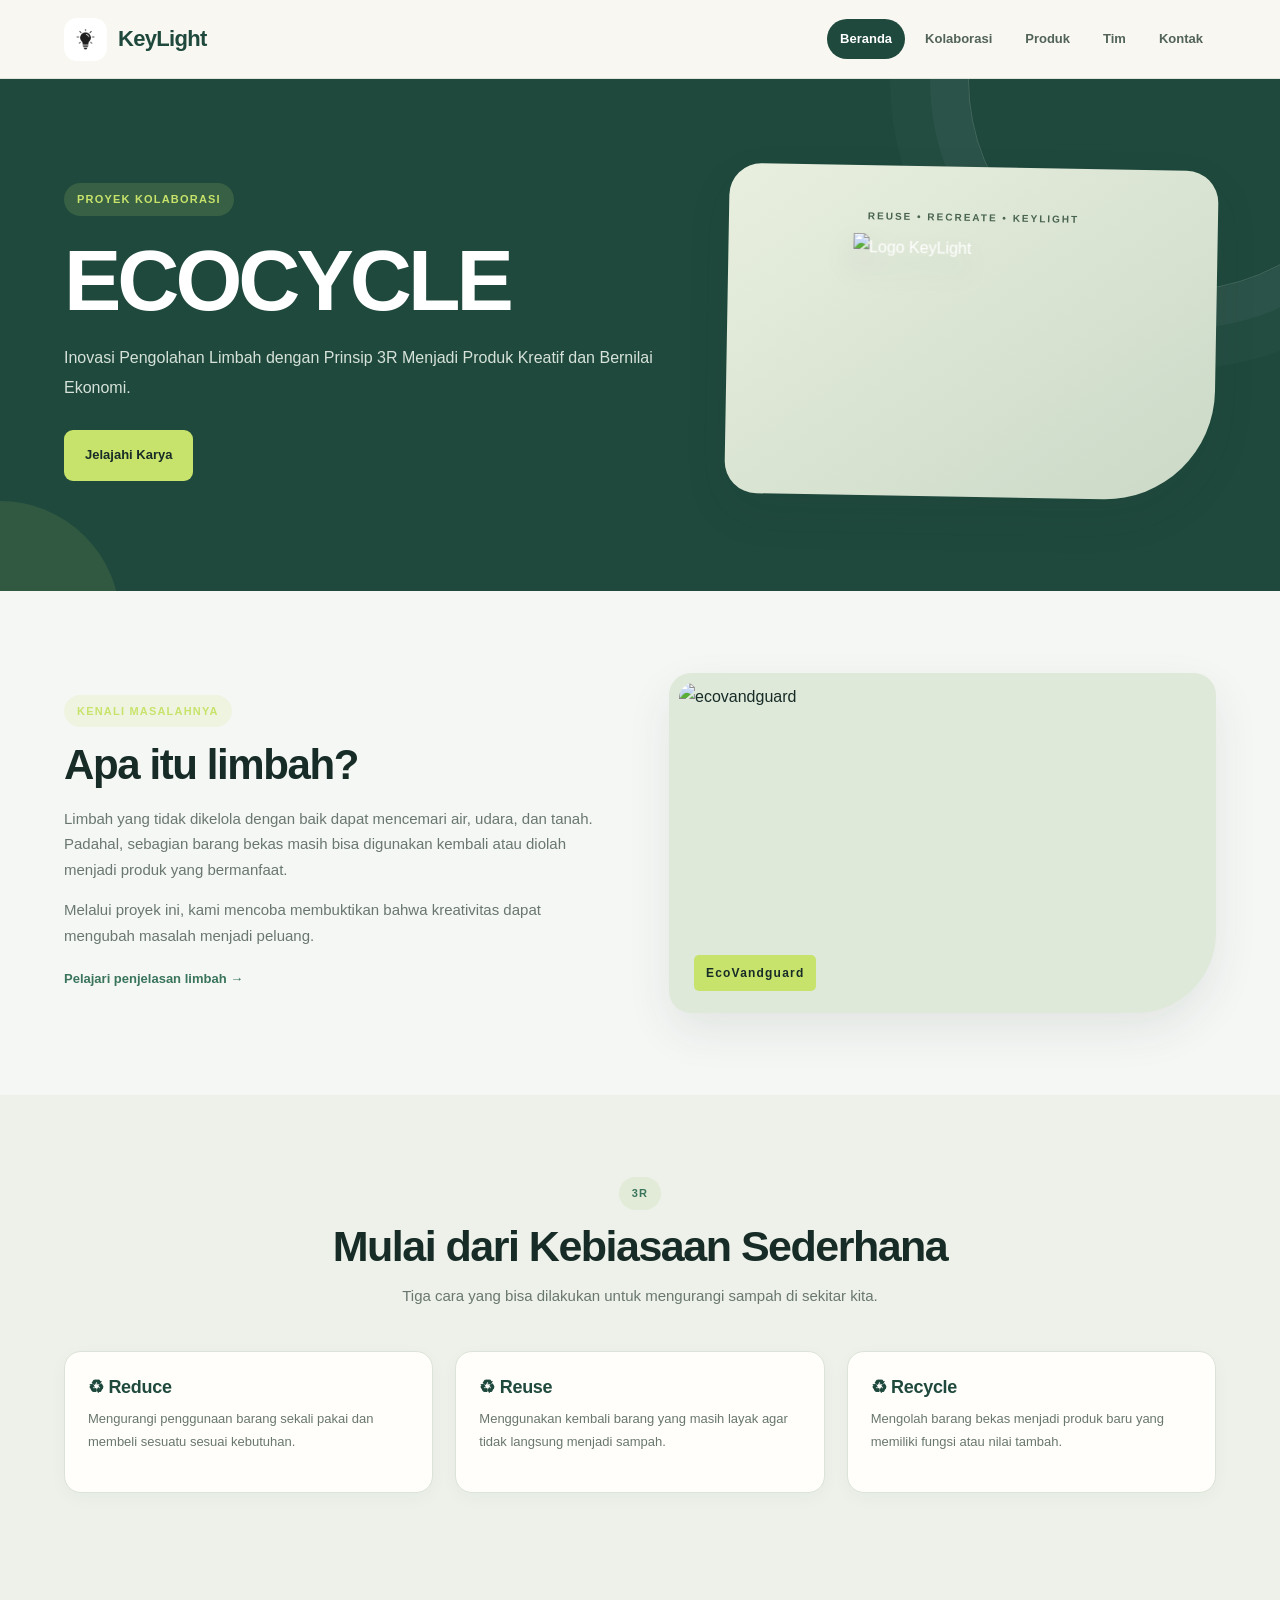
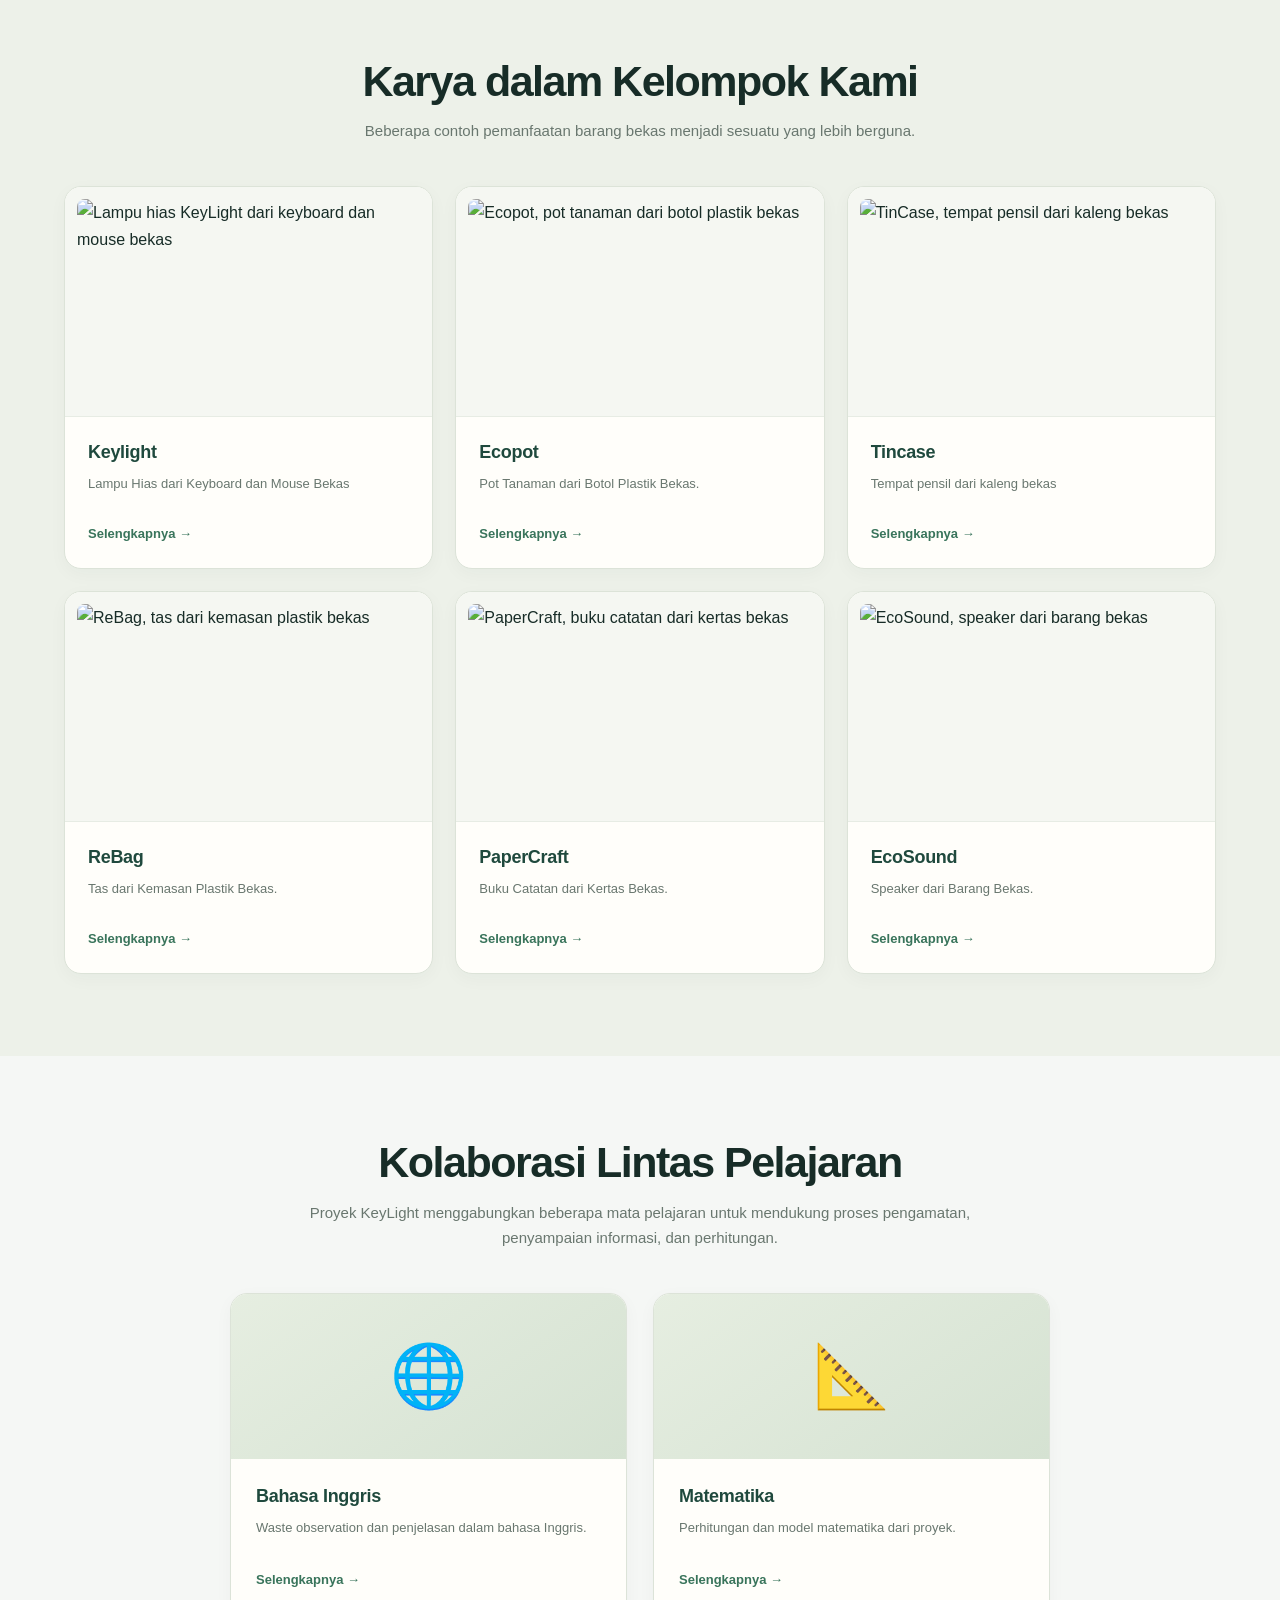
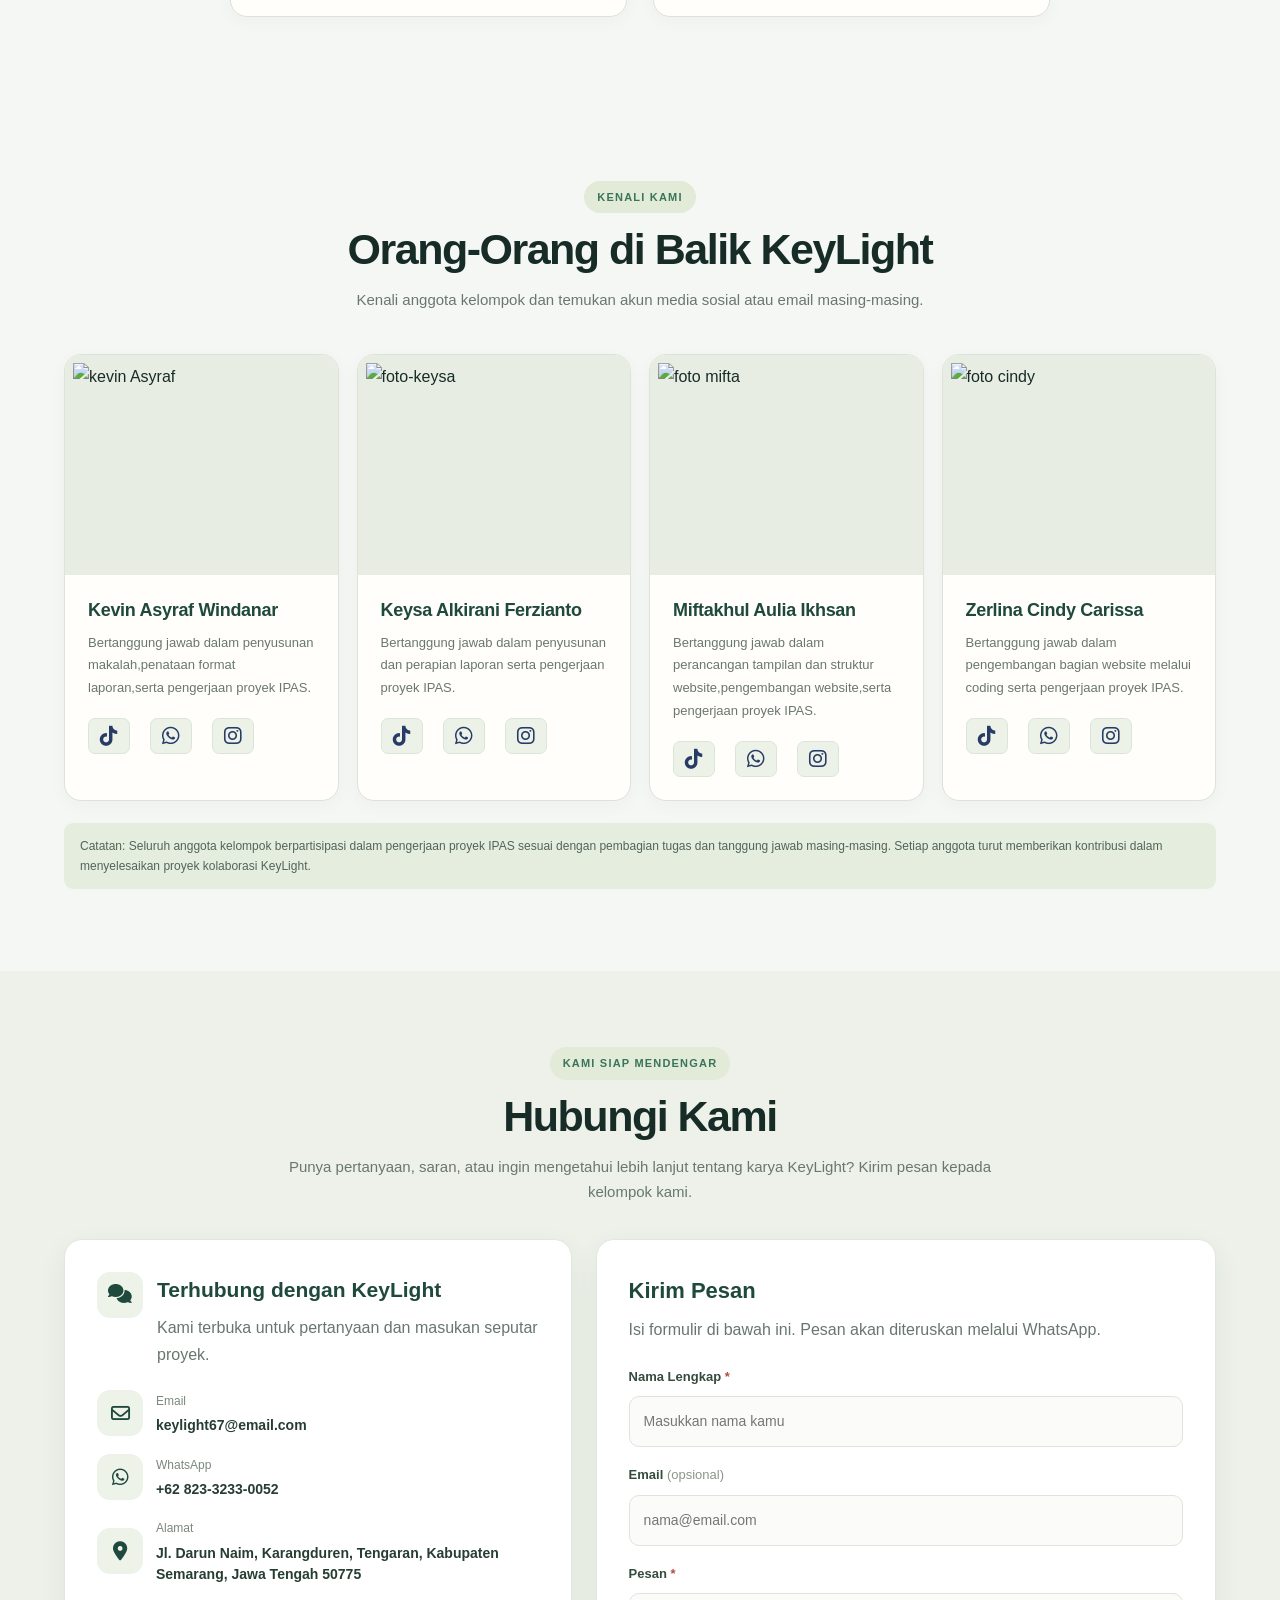
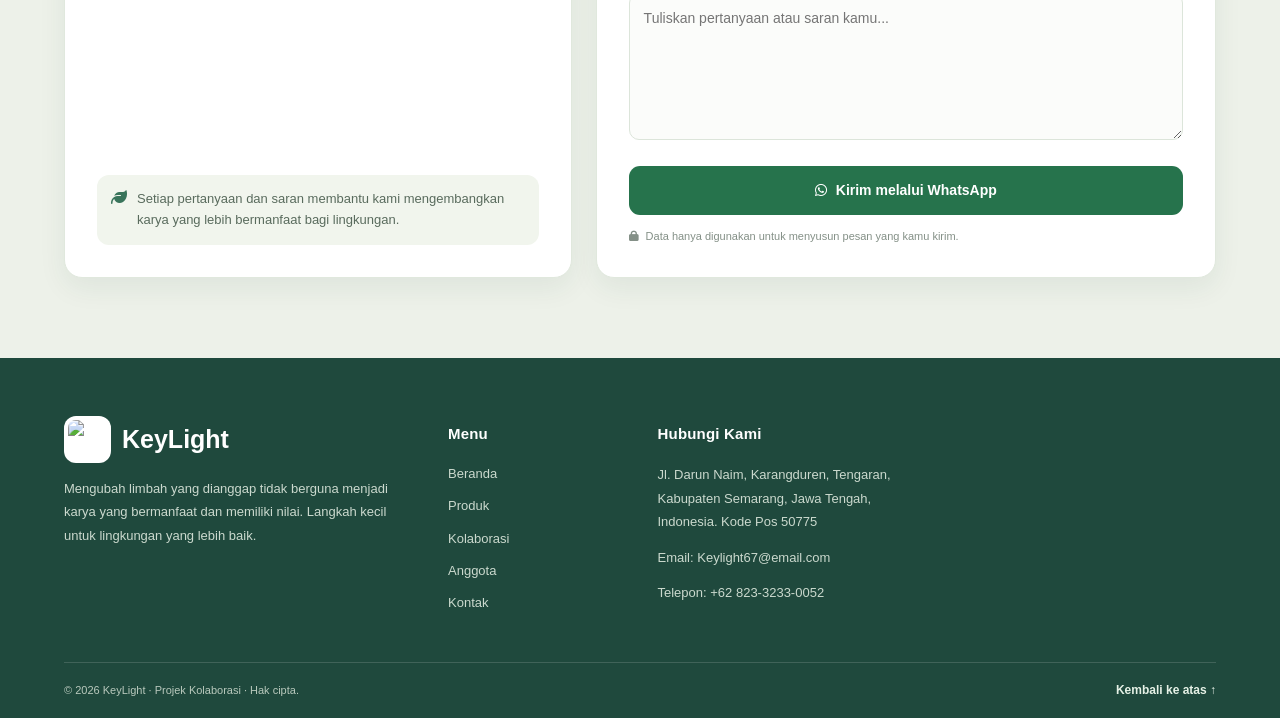
==== commit 6830e5f6: "Update index.html" ====
--- a/index.html
+++ b/index.html
@@ -14,7 +14,7 @@
   <header class="site-header">
     <div class="container nav-wrap">
       <a class="brand" href="index.html">
-        <img src="assets/1761713173324.png" alt="Logo KeLight">KeyLight</a>
+        <img src="1761713173324.png" alt="Logo KeLight">KeyLight</a>
       <nav class="nav">
         <a class="active" href="index.html">Beranda</a>
         <a class="" href="index.html#kolaborasi">Kolaborasi</a>
@@ -400,4 +400,4 @@
   </script>
 </body>
 
-</html>+</html>
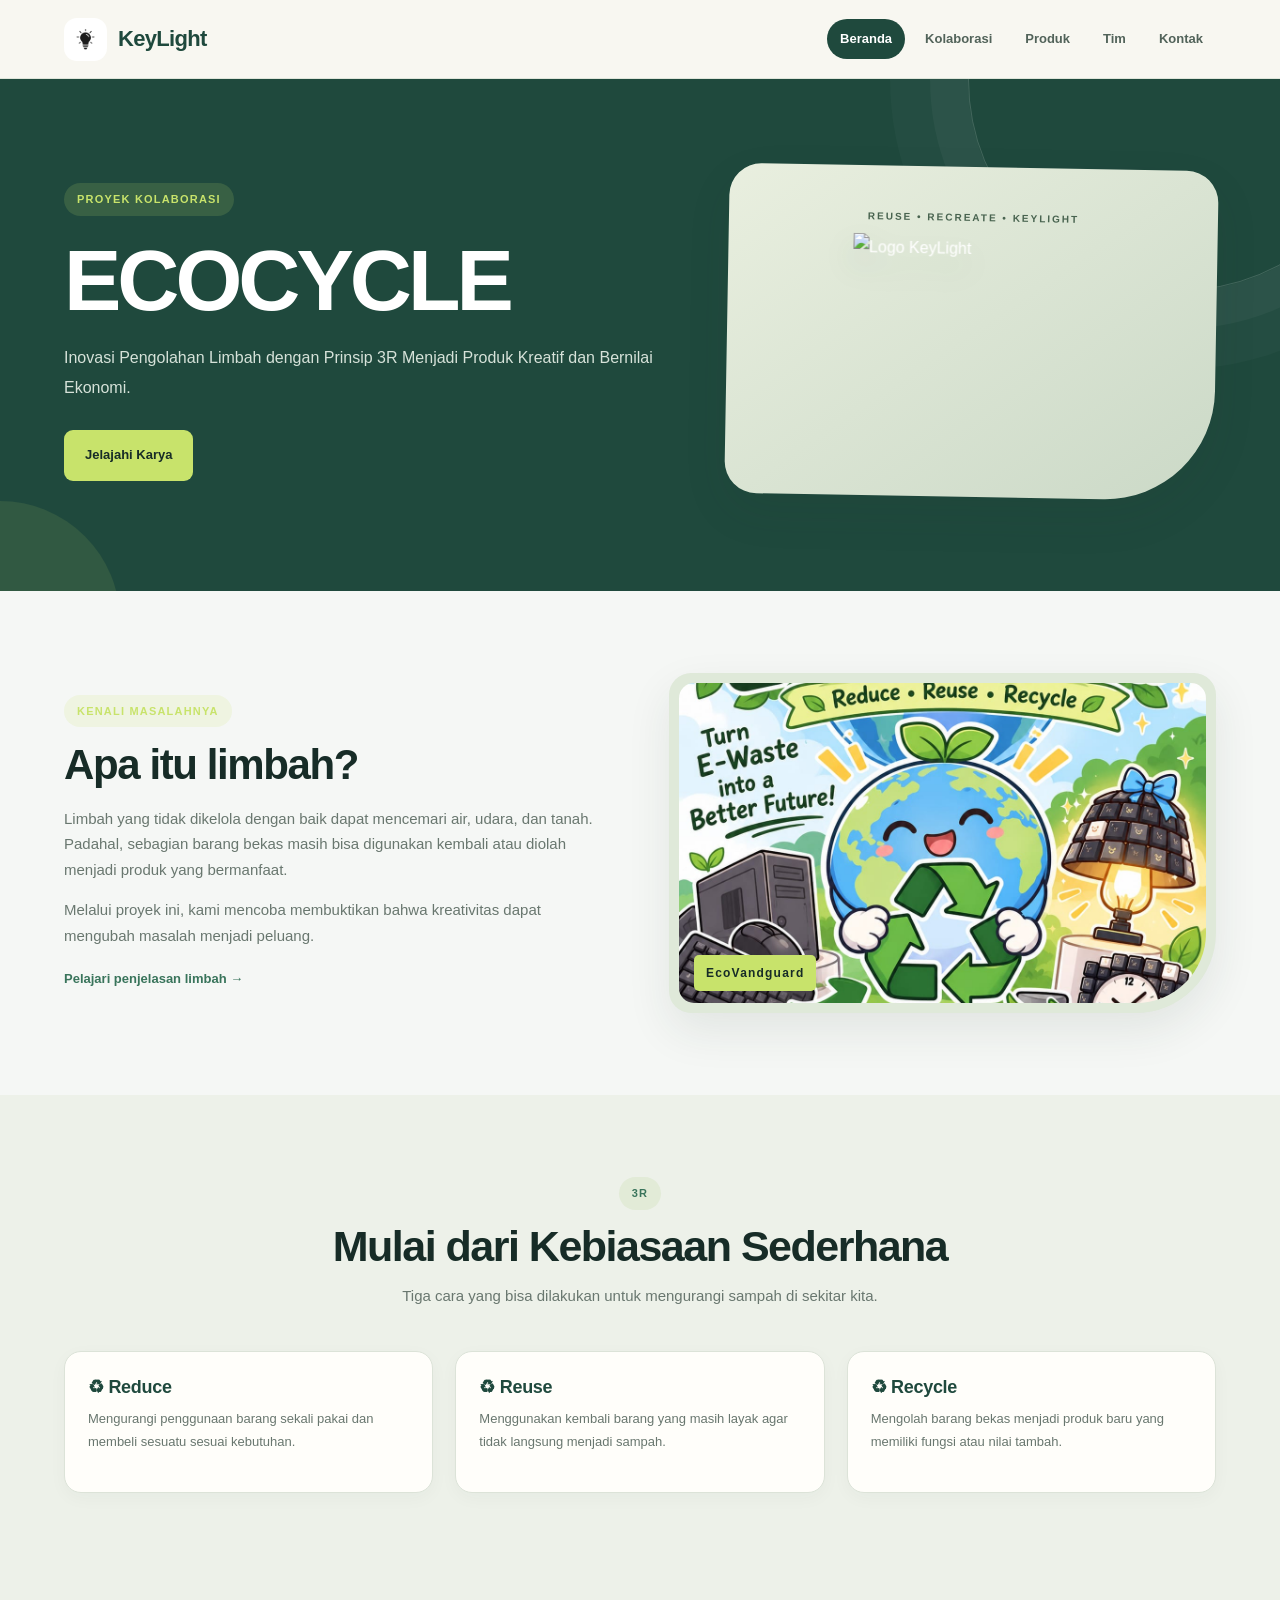
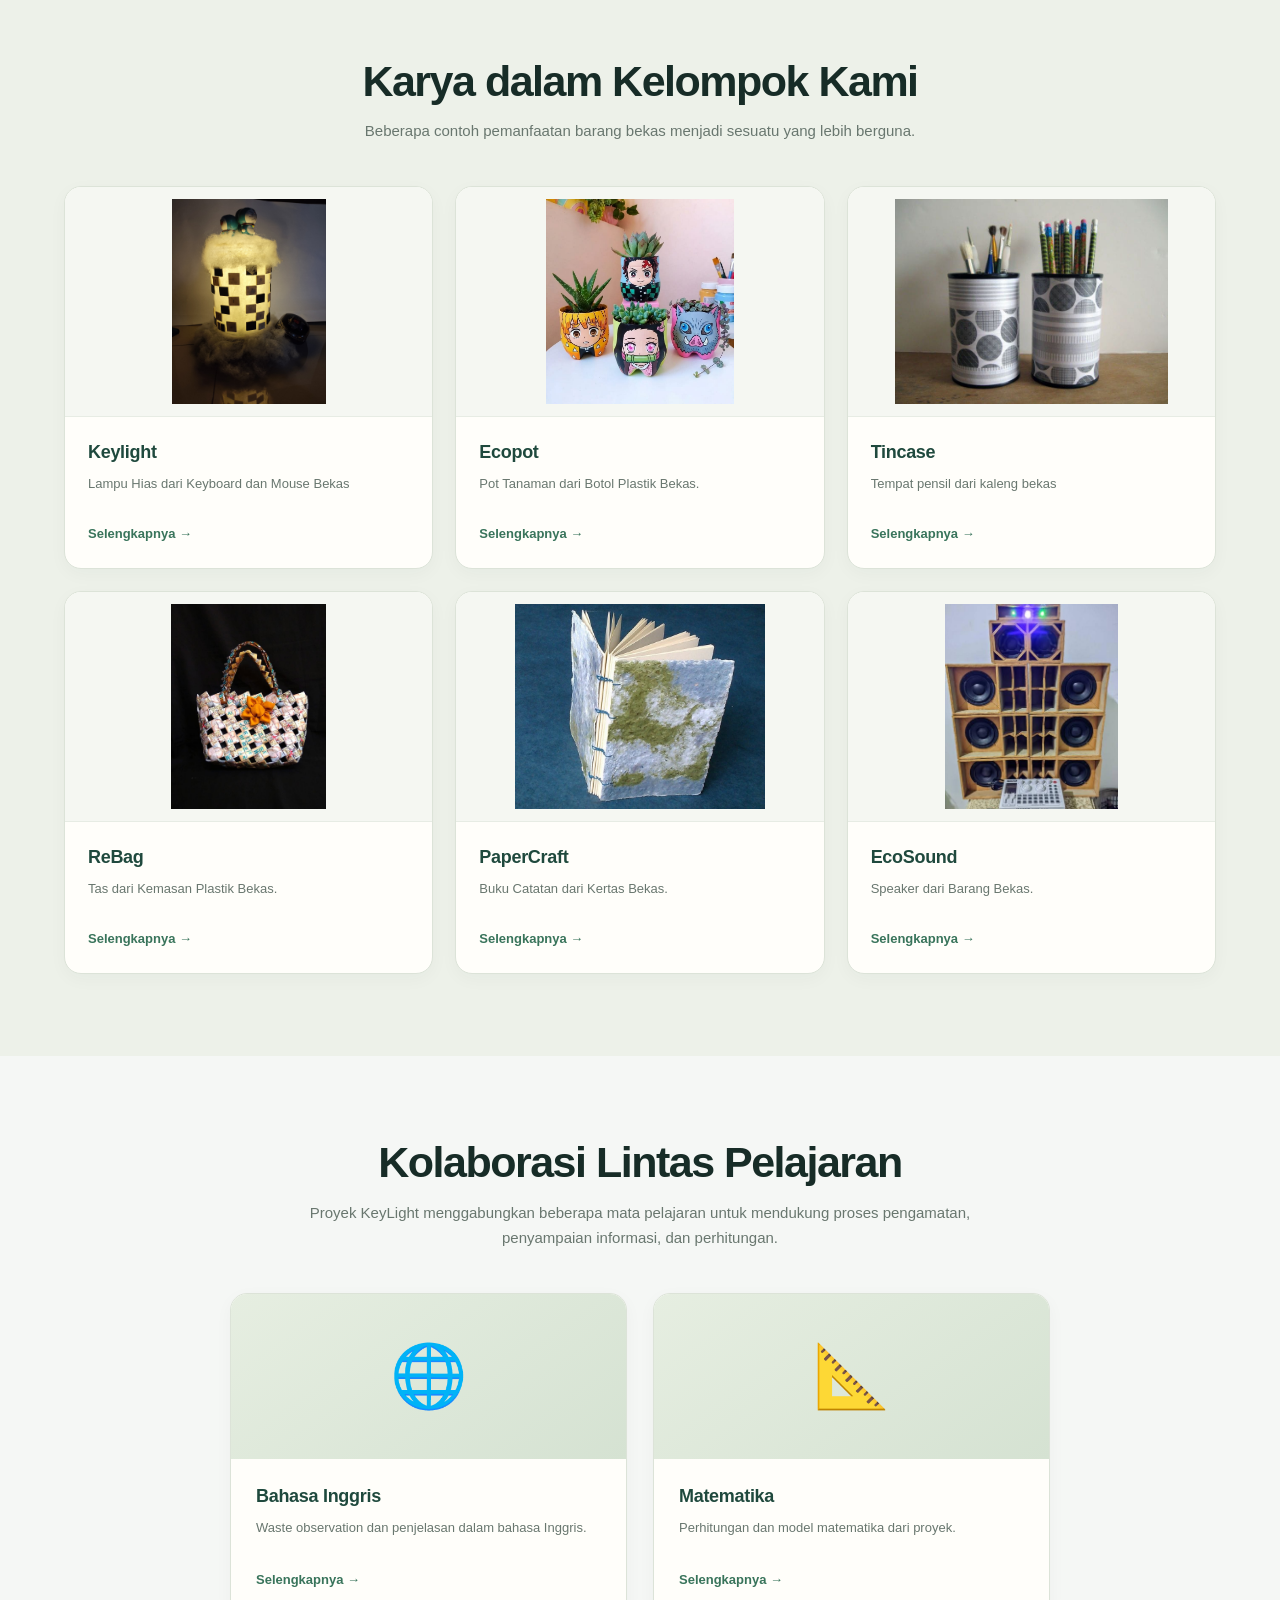
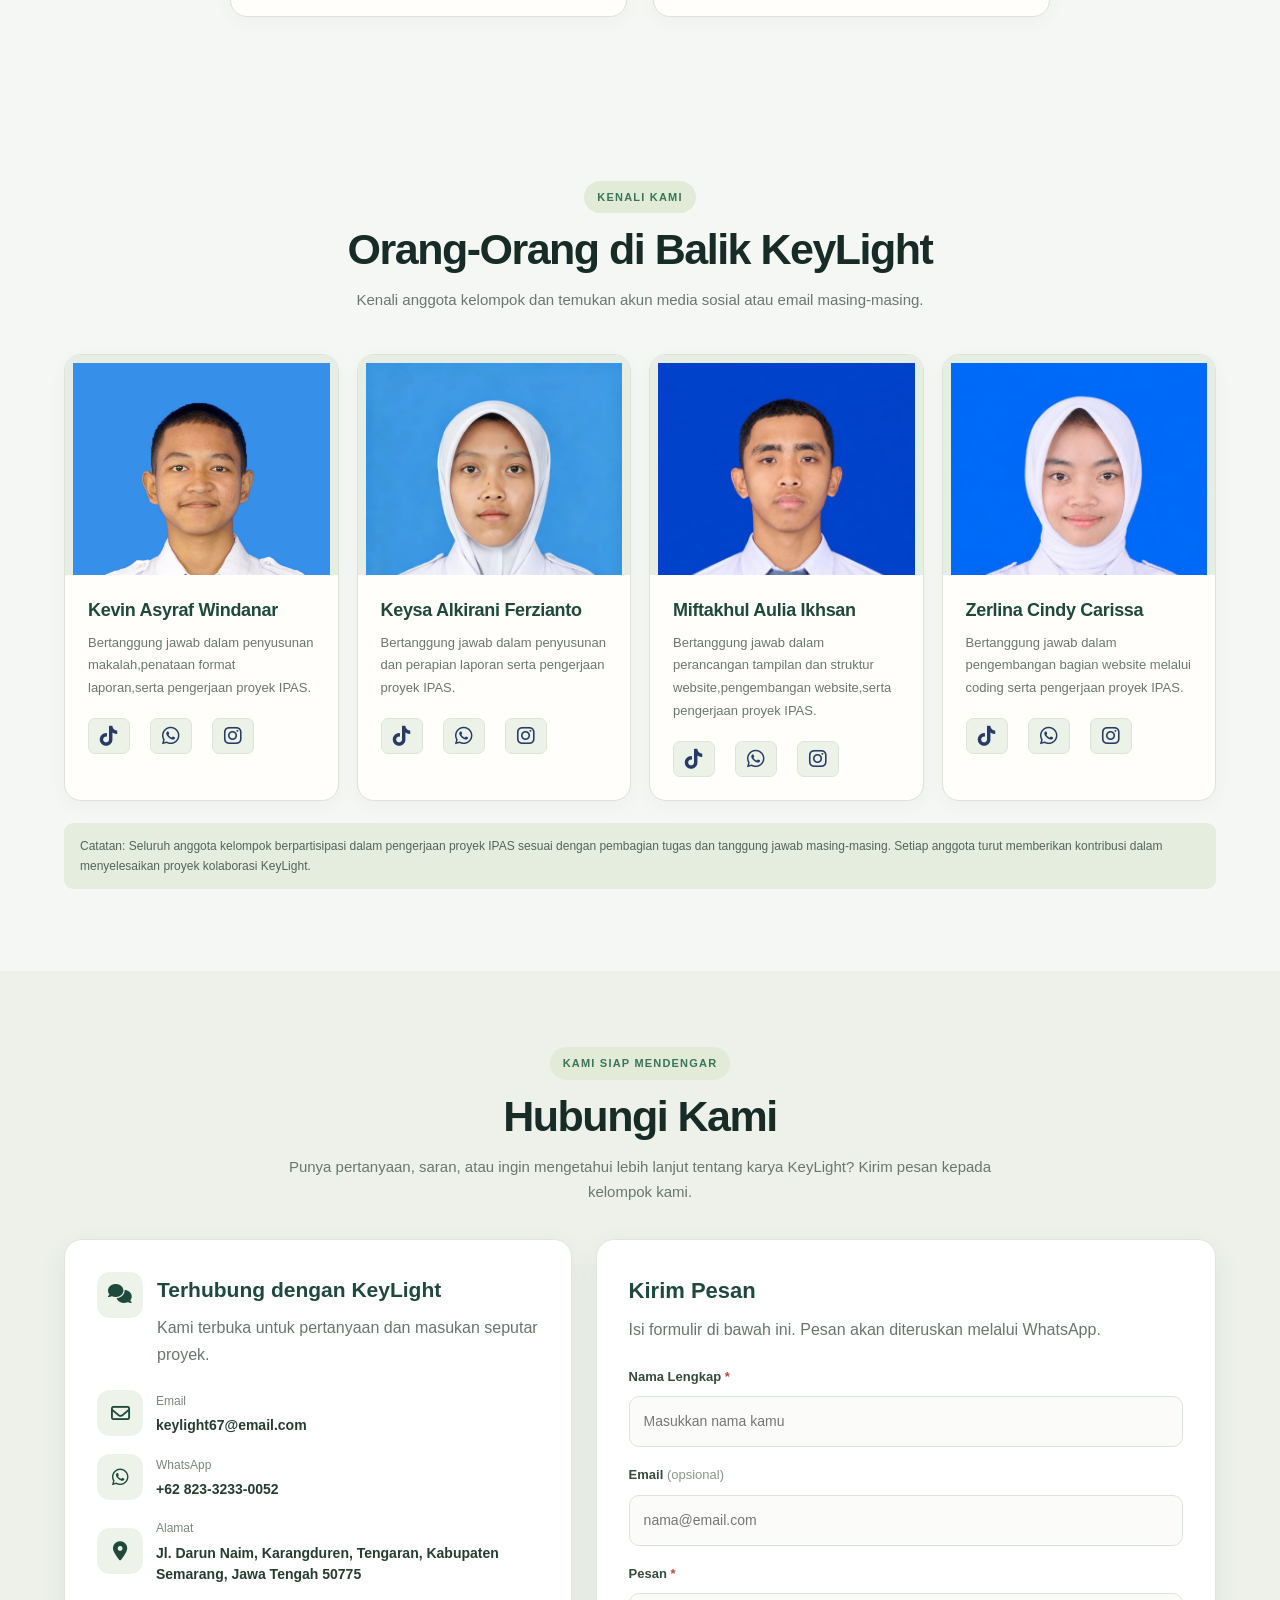
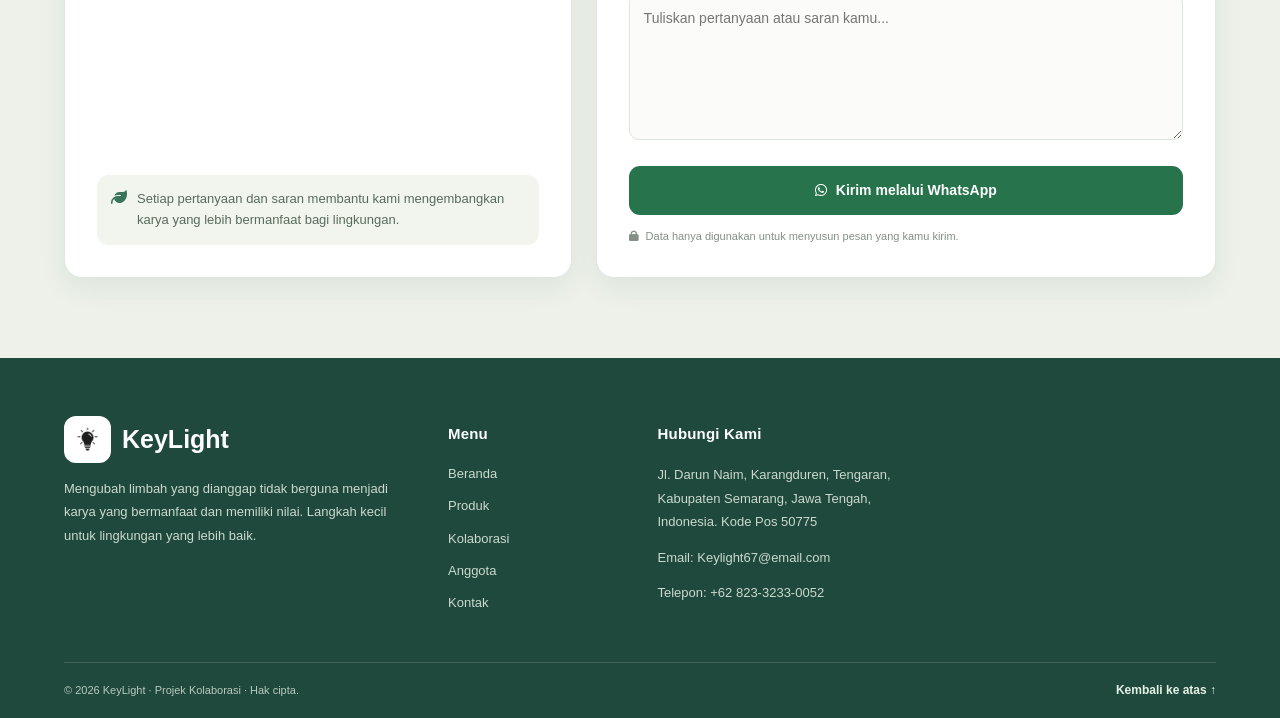
==== commit 8daa1dc5: "Update index.html" ====
--- a/index.html
+++ b/index.html
@@ -44,7 +44,7 @@
           <p>Melalui proyek ini, kami mencoba membuktikan bahwa kreativitas dapat mengubah masalah menjadi peluang.</p>
           <a class="text-link" href="Pengertian-limbah.html">Pelajari penjelasan limbah →</a>
         </div>
-        <div class="photo-box"><img src="assets/EcoVandguard.jpeg" alt="ecovandguard"></div>
+        <div class="photo-box"><img src="EcoVandguard.jpeg" alt="ecovandguard"></div>
       </div>
     </section>
     <section class="section alt">
@@ -83,7 +83,7 @@
         </div>
         <div class="cards">
           <article class="card">
-            <div class="card-img"><img src="assets/keyLight.jpeg" alt="Lampu hias KeyLight dari keyboard dan mouse bekas"></div>
+            <div class="card-img"><img src="keyLight.jpeg" alt="Lampu hias KeyLight dari keyboard dan mouse bekas"></div>
             <div class="card-body">
               <h3>Keylight</h3>
               <p> Lampu Hias dari Keyboard dan Mouse Bekas</p><a class="text-link" href="Keylight.html">Selengkapnya
@@ -91,35 +91,35 @@
             </div>
           </article>
           <article class="card">
-            <div class="card-img"><img src="assets/pot botol.jpeg" alt="Ecopot, pot tanaman dari botol plastik bekas"></div>
+            <div class="card-img"><img src="pot botol.jpeg" alt="Ecopot, pot tanaman dari botol plastik bekas"></div>
             <div class="card-body">
               <h3>Ecopot</h3>
               <p>Pot Tanaman dari Botol Plastik Bekas.</p><a class="text-link" href="ecopot.html">Selengkapnya →</a>
             </div>
           </article>
           <article class="card">
-            <div class="card-img"><img src="assets/kaleng .jpeg" alt="TinCase, tempat pensil dari kaleng bekas"></div>
+            <div class="card-img"><img src="kaleng .jpeg" alt="TinCase, tempat pensil dari kaleng bekas"></div>
             <div class="card-body">
               <h3>Tincase</h3>
               <p>Tempat pensil dari kaleng bekas</p><a class="text-link" href="tincase.html">Selengkapnya →</a>
             </div>
           </article>
           <article class="card">
-            <div class="card-img"><img src="assets/tas.jpeg" alt="ReBag, tas dari kemasan plastik bekas"></div>
+            <div class="card-img"><img src="tas.jpeg" alt="ReBag, tas dari kemasan plastik bekas"></div>
             <div class="card-body">
               <h3>ReBag</h3>
               <p>Tas dari Kemasan Plastik Bekas.</p><a class="text-link" href="rebag.html">Selengkapnya →</a>
             </div>
           </article>
           <article class="card">
-            <div class="card-img"><img src="assets/buku.jpeg" alt="PaperCraft, buku catatan dari kertas bekas"></div>
+            <div class="card-img"><img src="buku.jpeg" alt="PaperCraft, buku catatan dari kertas bekas"></div>
             <div class="card-body">
               <h3>PaperCraft</h3>
               <p>Buku Catatan dari Kertas Bekas.</p><a class="text-link" href="papercraf.html">Selengkapnya →</a>
             </div>
           </article>
           <article class="card">
-            <div class="card-img"><img src="assets/soud.jpeg" alt="EcoSound, speaker dari barang bekas"></div>
+            <div class="card-img"><img src="soud.jpeg" alt="EcoSound, speaker dari barang bekas"></div>
             <div class="card-body">
               <h3>EcoSound </h3>
               <p>Speaker dari Barang Bekas.</p><a class="text-link" href="ecosound.html">Selengkapnya →</a>
@@ -165,7 +165,7 @@
         </div>
         <div class="cards team-grid">
           <article class="card team-card">
-            <div class="team-photo"><img src="assets/foto.kevin.jpg.jpeg" alt="kevin Asyraf"></div>
+            <div class="team-photo"><img src="foto.kevin.jpg.jpeg" alt="kevin Asyraf"></div>
             <div class="card-body">
               <h3>Kevin Asyraf Windanar</h3>
               <p>Bertanggung jawab dalam penyusunan makalah,penataan format laporan,serta pengerjaan proyek IPAS.</p>
@@ -185,7 +185,7 @@
             </div>
           </article>
           <article class="card team-card">
-            <div class="team-photo"><img src="assets/foto-keysa.jpeg" alt="foto-keysa"></div>
+            <div class="team-photo"><img src="foto-keysa.jpeg" alt="foto-keysa"></div>
             <div class="card-body">
               <h3>Keysa Alkirani Ferzianto</h3>
               <p>Bertanggung jawab dalam penyusunan dan perapian laporan serta pengerjaan proyek IPAS.</p>
@@ -205,7 +205,7 @@
             </div>
           </article>
           <article class="card team-card">
-            <div class="team-photo"><img src="assets/foto-mifta-jpg.jpeg" alt="foto mifta"></div>
+            <div class="team-photo"><img src="foto-mifta-jpg.jpeg" alt="foto mifta"></div>
             <div class="card-body">
               <h3>Miftakhul Aulia Ikhsan</h3>
               <p>Bertanggung jawab dalam perancangan tampilan dan struktur website,pengembangan website,serta pengerjaan
@@ -226,7 +226,7 @@
             </div>
           </article>
           <article class="card team-card">
-            <div class="team-photo"><img src="assets/foto.cindy.jpeg" alt="foto cindy"></div>
+            <div class="team-photo"><img src="foto.cindy.jpeg" alt="foto cindy"></div>
             <div class="card-body">
               <h3>Zerlina Cindy Carissa</h3>
               <p>Bertanggung jawab dalam pengembangan bagian website melalui coding serta pengerjaan proyek IPAS.</p>
@@ -320,7 +320,7 @@
       <div class="footer-brand">
 
         <a class="footer-logo" href="index.html">
-          <img src="assets/1761713173324.png" alt="Logo KeyLight">
+          <img src="1761713173324.png" alt="Logo KeyLight">
           <span>KeyLight</span>
         </a>
 
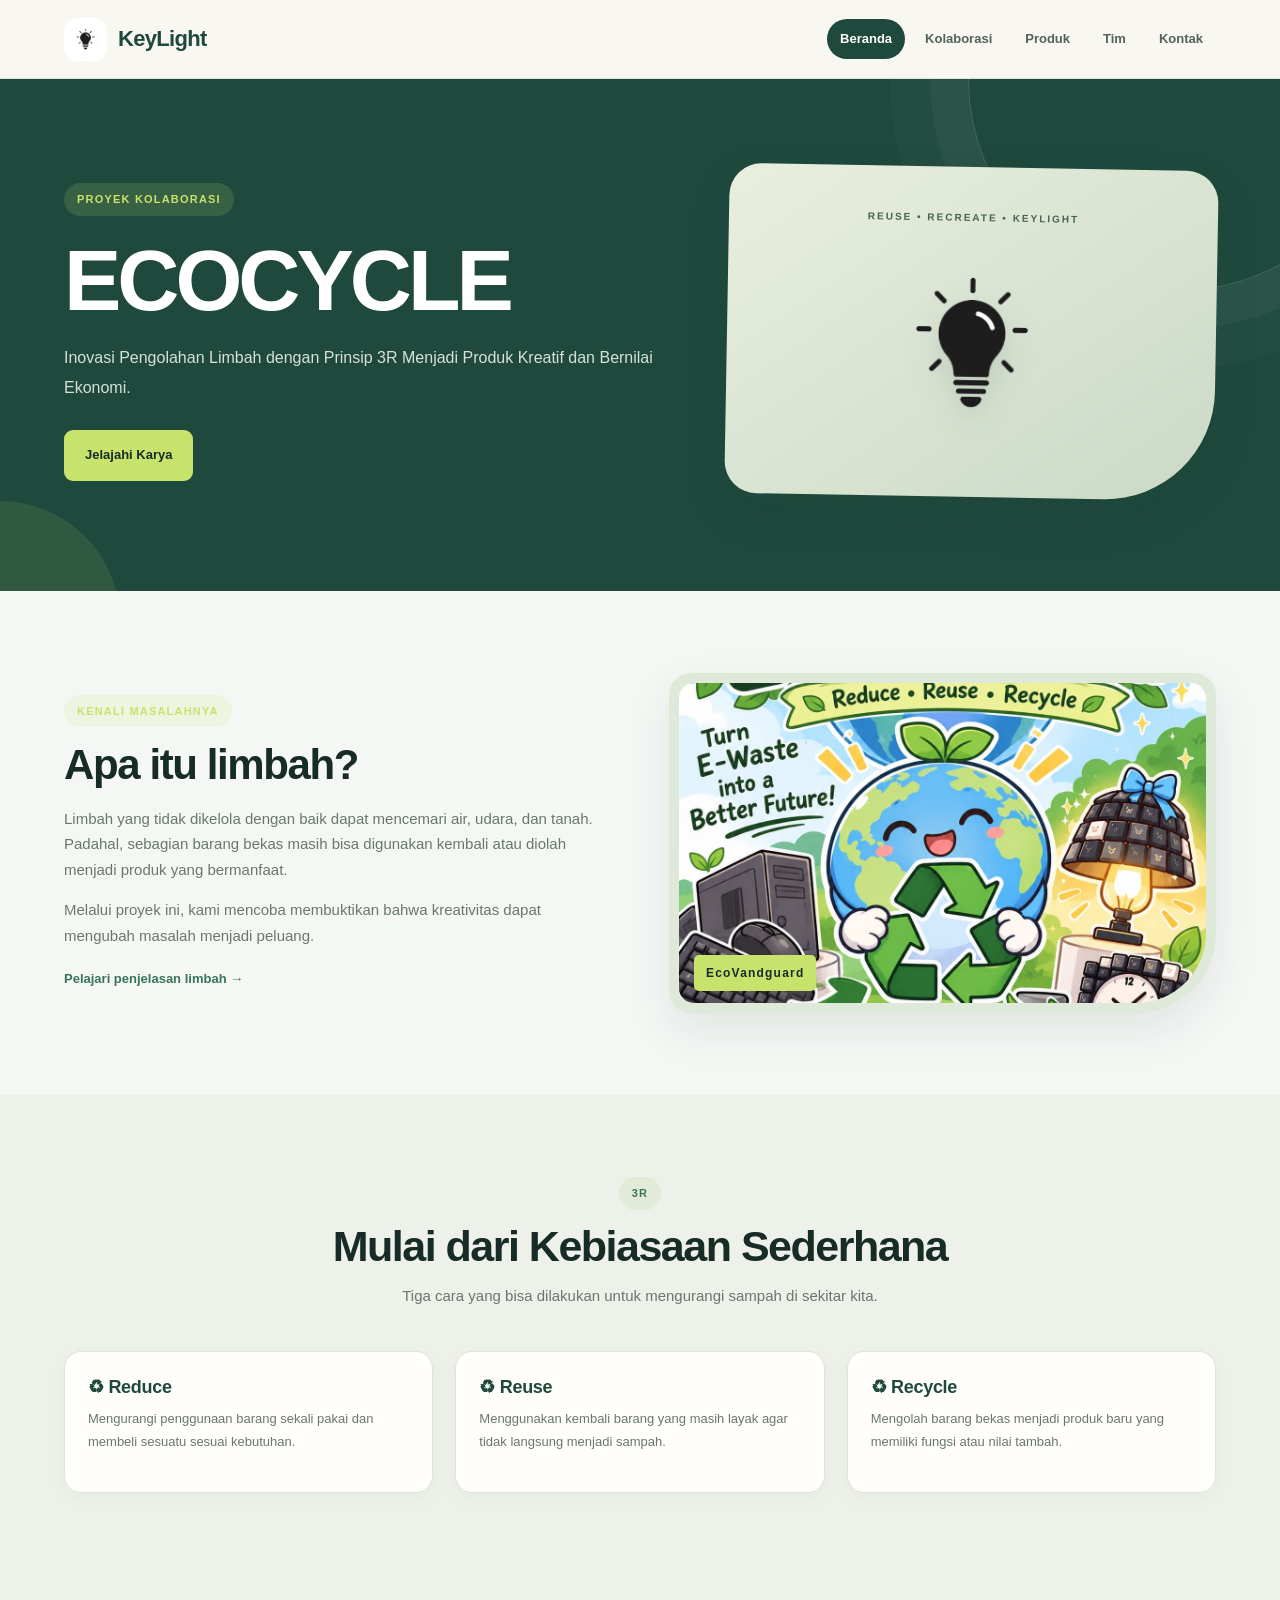
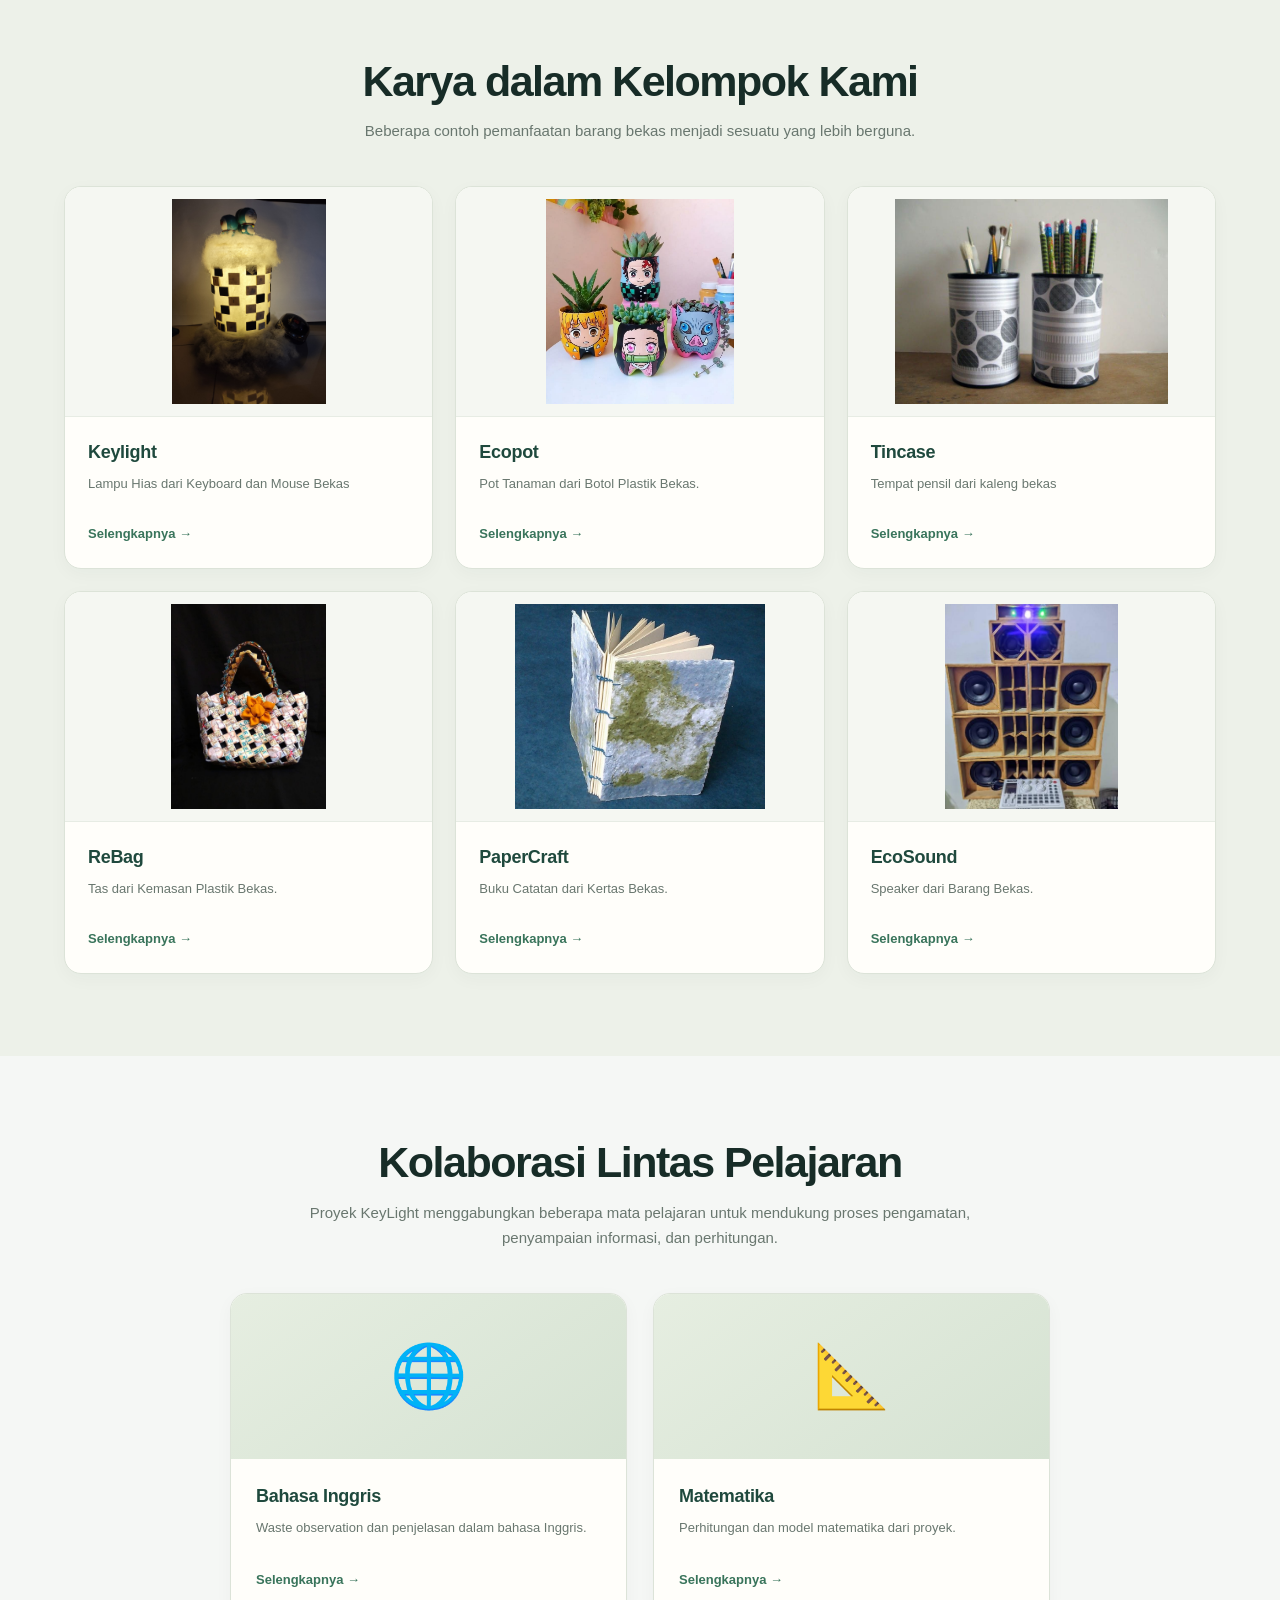
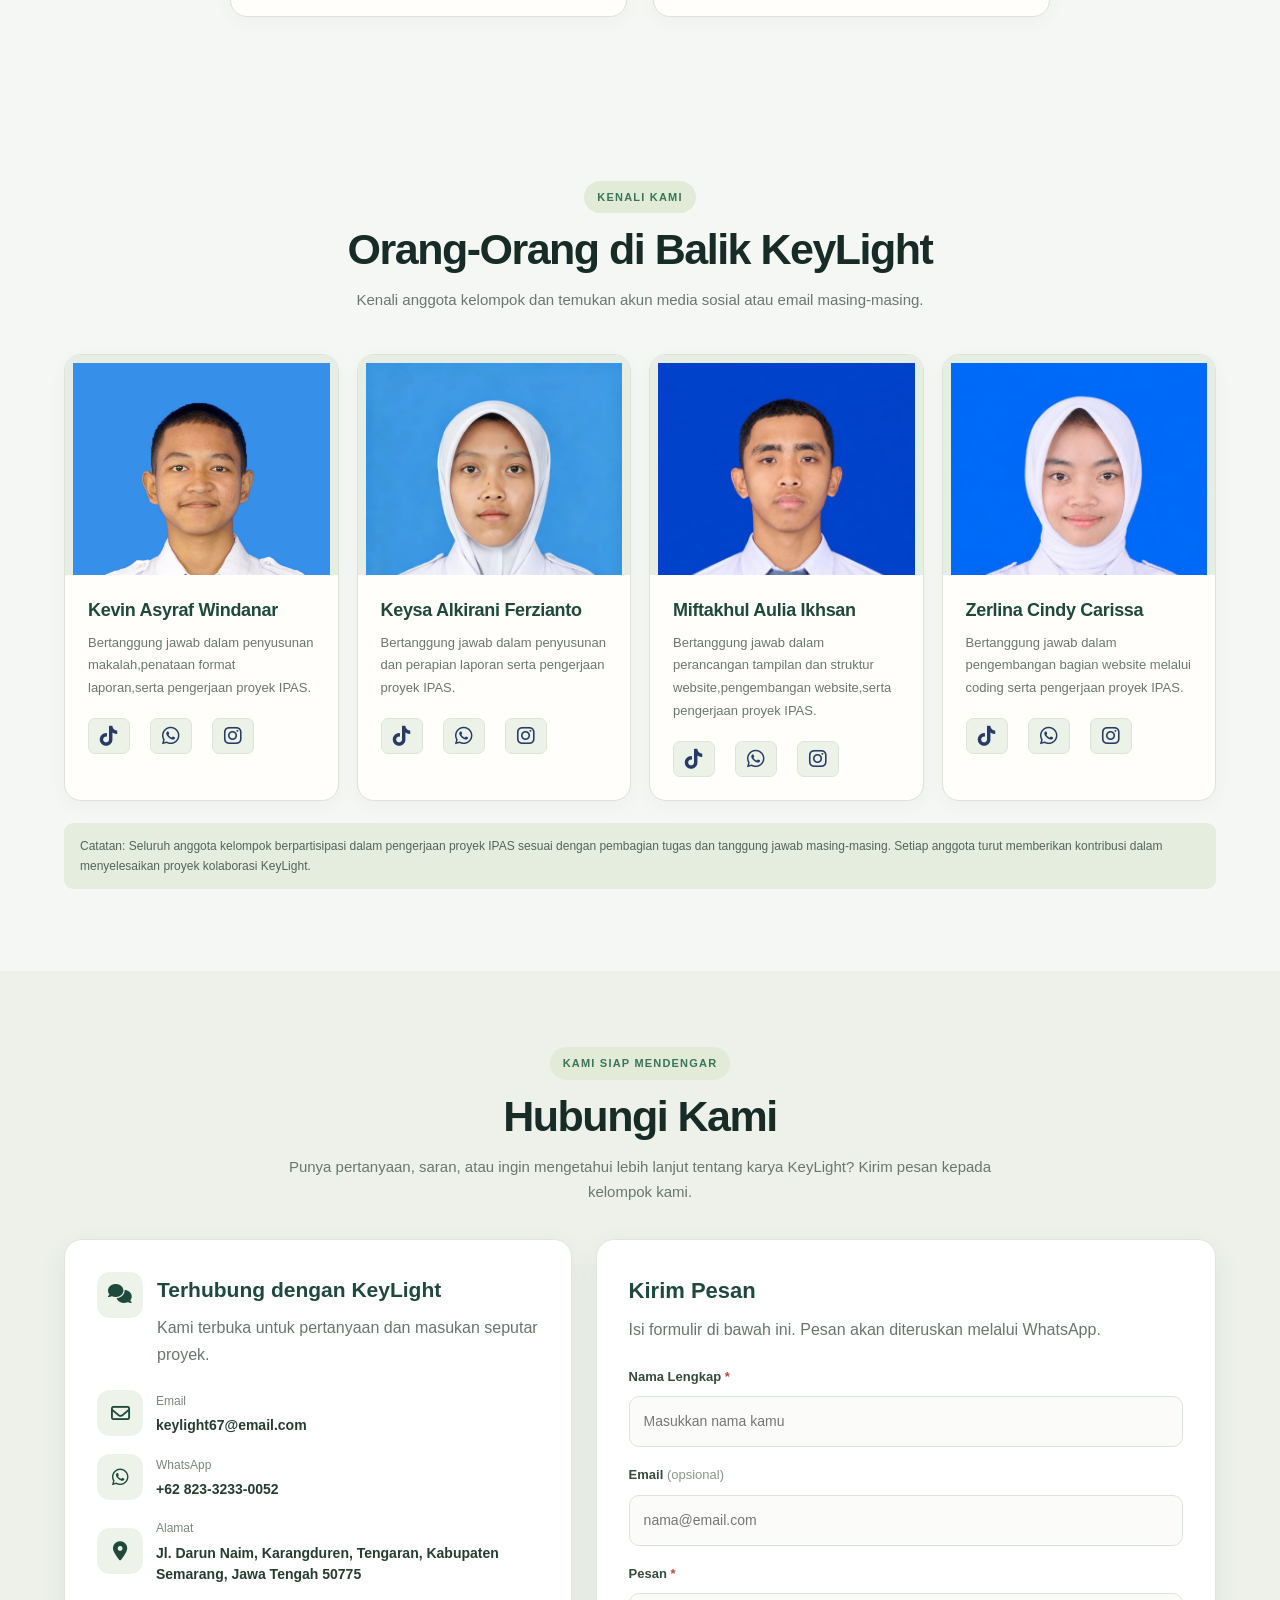
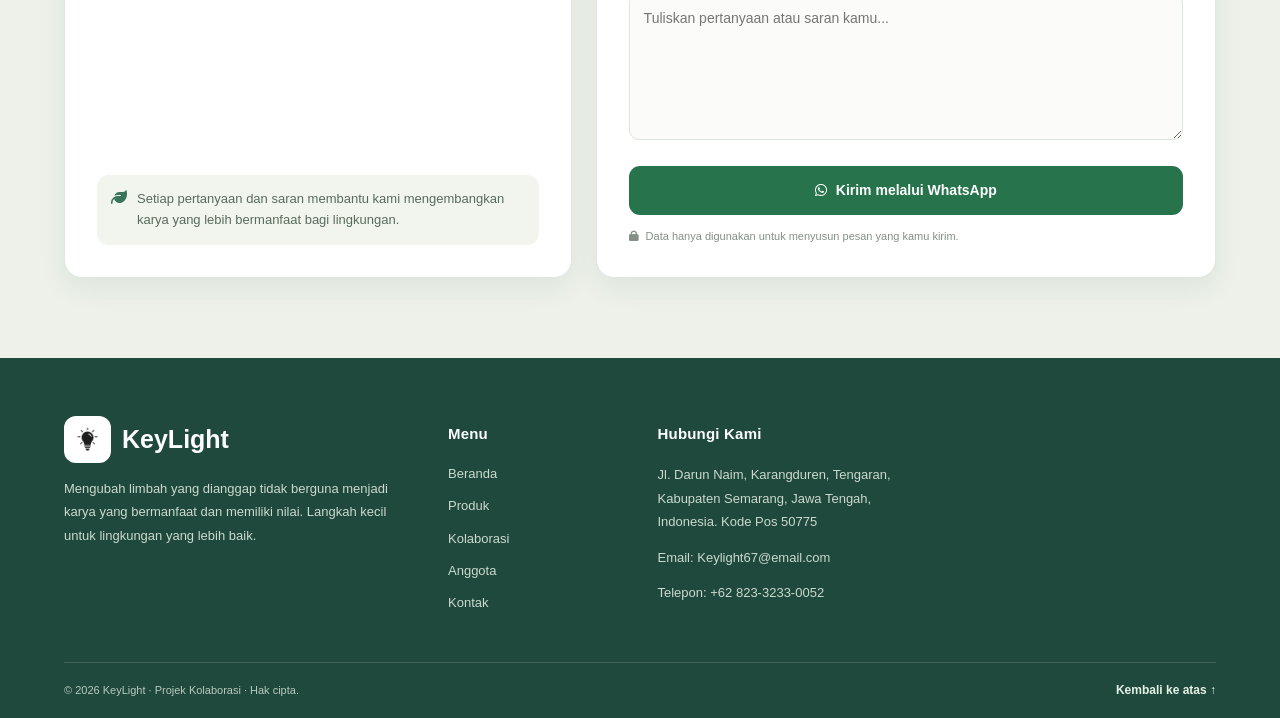
==== commit 290979e3: "Update index.html" ====
--- a/index.html
+++ b/index.html
@@ -32,7 +32,7 @@
           <p>Inovasi Pengolahan Limbah dengan Prinsip 3R Menjadi Produk Kreatif dan Bernilai Ekonomi.</p>
           <a class="btn" href="#produk">Jelajahi Karya</a>
         </div>
-        <div class="hero-art"><img src="assets/1761713173324.png" alt="Logo KeyLight"></div>
+        <div class="hero-art"><img src="1761713173324.png" alt="Logo KeyLight"></div>
       </div>
     </section>
     <section class="section">
